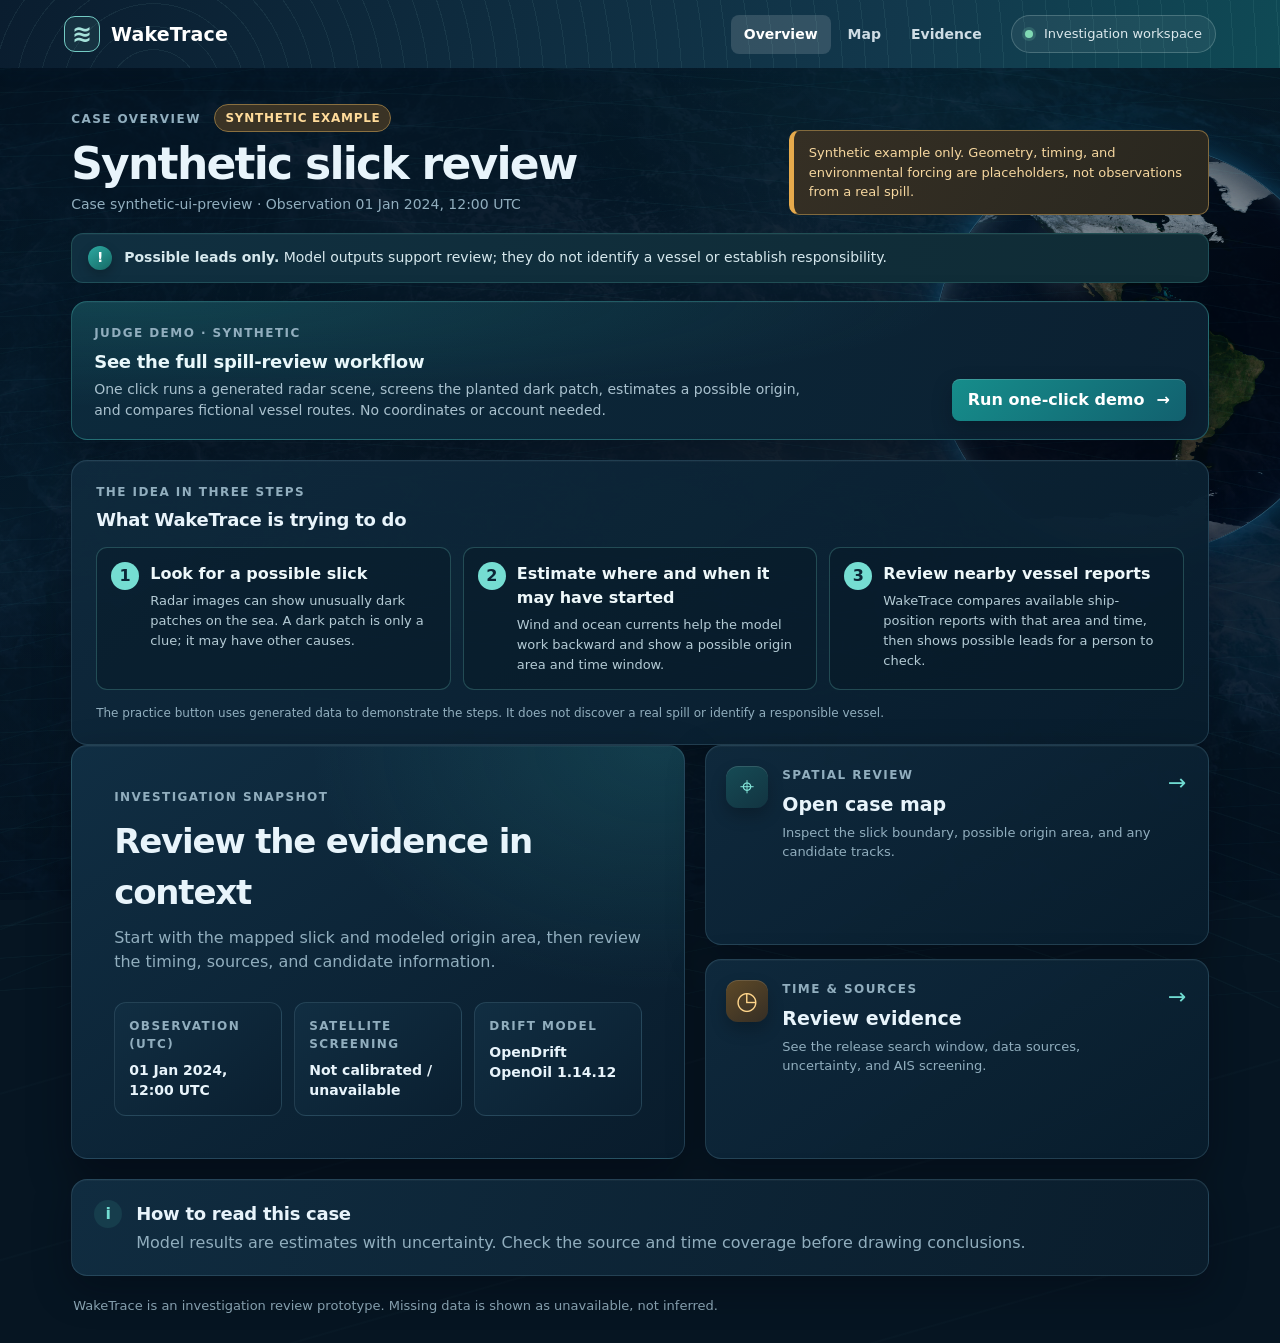
==== WakeTrace/frontend/index.html @ 5b0af909 "map ui changes" ====
<!doctype html>
<html lang="en">
  <head>
    <meta charset="utf-8">
    <meta name="viewport" content="width=device-width, initial-scale=1">
    <meta name="theme-color" content="#0b2236">
    <title>WakeTrace | Case overview</title>
    <link rel="stylesheet" href="styles.css?v=12">
  </head>
  <body>
    <div class="ambient-globe" aria-hidden="true"><div class="globe-shell"><div class="globe-texture"></div></div></div>
    <a class="skip-link" href="#main">Skip to case overview</a>
    <header class="topbar">
      <a class="brand" href="index.html" aria-label="WakeTrace case overview"><span class="brand-mark" aria-hidden="true">≋</span><span>WakeTrace</span></a>
      <nav class="top-nav" aria-label="Main navigation">
        <a class="nav-active" aria-current="page" href="index.html">Overview</a>
        <a data-case-link href="map.html">Map</a>
        <a data-case-link href="evidence.html">Evidence</a>
      </nav>
      <div class="header-context"><span class="status-dot" aria-hidden="true"></span> Investigation workspace</div>
    </header>

    <main class="page-shell overview-shell" id="main">
      <section class="case-heading overview-heading" aria-labelledby="case-title">
        <div class="case-heading-text">
          <div class="eyebrow">CASE OVERVIEW <span id="case-badge" class="badge">Loading</span></div>
          <h1 id="case-title">Loading case…</h1>
          <p id="case-subtitle" class="muted">Preparing case information</p>
        </div>
        <div id="case-notice" class="case-notice" role="note" hidden></div>
      </section>

      <p class="leads-banner" role="note"><span class="leads-icon" aria-hidden="true">!</span><span><strong>Possible leads only.</strong> Model outputs support review; they do not identify a vessel or establish responsibility.</span></p>

      <section class="one-click-demo panel" aria-label="One-click synthetic demonstration">
        <div><span class="eyebrow">JUDGE DEMO · SYNTHETIC</span><h2>See the full spill-review workflow</h2>
          <p class="muted">One click runs a generated radar scene, screens the planted dark patch, estimates a possible origin, and compares fictional vessel routes. No coordinates or account needed.</p></div>
        <a class="primary-button" href="map.html?demo=1">Run one-click demo <span aria-hidden="true">→</span></a>
      </section>

      <section class="panel plain-language-panel" aria-labelledby="workflow-title">
        <div class="eyebrow">THE IDEA IN THREE STEPS</div>
        <h2 id="workflow-title">What WakeTrace is trying to do</h2>
        <div class="plain-steps">
          <article><span>1</span><div><strong>Look for a possible slick</strong><p>Radar images can show unusually dark patches on the sea. A dark patch is only a clue; it may have other causes.</p></div></article>
          <article><span>2</span><div><strong>Estimate where and when it may have started</strong><p>Wind and ocean currents help the model work backward and show a possible origin area and time window.</p></div></article>
          <article><span>3</span><div><strong>Review nearby vessel reports</strong><p>WakeTrace compares available ship-position reports with that area and time, then shows possible leads for a person to check.</p></div></article>
        </div>
        <p class="small-note">The practice button uses generated data to demonstrate the steps. It does not discover a real spill or identify a responsible vessel.</p>
      </section>

      <section class="overview-grid" aria-label="Case summary">
        <article class="panel overview-main-card">
          <div class="eyebrow">INVESTIGATION SNAPSHOT</div>
          <h2>Review the evidence in context</h2>
          <p class="muted">Start with the mapped slick and modeled origin area, then review the timing, sources, and candidate information.</p>
          <div class="overview-stats">
            <div><span class="metric-label">OBSERVATION (UTC)</span><strong id="overview-observed">—</strong></div>
            <div><span class="metric-label">SATELLITE SCREENING</span><strong id="overview-confidence">—</strong></div>
            <div><span class="metric-label">DRIFT MODEL</span><strong id="overview-model">—</strong></div>
          </div>
        </article>
        <div class="overview-links">
          <a class="destination-card map-destination" data-case-link href="map.html">
            <span class="destination-icon" aria-hidden="true">⌖</span>
            <span><span class="eyebrow">SPATIAL REVIEW</span><strong>Open case map</strong><span class="muted">Inspect the slick boundary, possible origin area, and any candidate tracks.</span></span>
            <span class="destination-arrow" aria-hidden="true">→</span>
          </a>
          <a class="destination-card" data-case-link href="evidence.html">
            <span class="destination-icon evidence-icon" aria-hidden="true">◷</span>
            <span><span class="eyebrow">TIME &amp; SOURCES</span><strong>Review evidence</strong><span class="muted">See the release search window, data sources, uncertainty, and AIS screening.</span></span>
            <span class="destination-arrow" aria-hidden="true">→</span>
          </a>
        </div>
      </section>

      <section class="overview-note panel">
        <div class="note-symbol" aria-hidden="true">i</div>
        <div><h2>How to read this case</h2><p id="overview-note-text" class="muted">Model results are estimates with uncertainty. Check the source and time coverage before drawing conclusions.</p></div>
      </section>
      <footer class="page-footer">WakeTrace is an investigation review prototype. Missing data is shown as unavailable, not inferred.</footer>
    </main>
    <script src="case-data.js?v=2"></script>
    <script src="overview.js"></script>
  </body>
</html>
---- WakeTrace/frontend/styles.css ----
:root {
  color-scheme: light;
  --ink: #0b2236;
  --ink-soft: #2b4559;
  --muted: #5b6c79;
  --line: #dde6ea;
  --surface: #ffffff;
  --canvas: #f2f6f7;
  --deep: #0e3350;
  --sea: #0f7c86;
  --sea-dark: #0b5f68;
  --foam: #dff3f0;
  --slick: #c97a0a;
  --slick-light: #fbeccb;
  --focus: #0a6fd1;
  --radius: 16px;
  --shadow: 0 10px 30px rgb(11 34 54 / 8%);
}

* { box-sizing: border-box; }
html { scroll-behavior: smooth; scroll-padding-top: 84px; }
body {
  margin: 0;
  isolation: isolate;
  background:
    radial-gradient(ellipse 60% 40% at 85% 0%, #dcebea 0, transparent 70%),
    var(--canvas);
  color: var(--ink);
  font-family: Inter, ui-sans-serif, system-ui, -apple-system, "Segoe UI", sans-serif;
  font-size: 16px;
  line-height: 1.5;
}
.ambient-globe {
  position: fixed;
  z-index: -1;
  top: clamp(90px, 16vh, 170px);
  right: clamp(-118px, -5vw, -30px);
  width: clamp(250px, 32vw, 430px);
  aspect-ratio: 1;
  opacity: .56;
  pointer-events: none;
  perspective: 1000px;
}
.globe-shell {
  position: relative;
  width: 100%;
  height: 100%;
  overflow: hidden;
  border-radius: 50%;
  isolation: isolate;
  background: #06182b;
  box-shadow: 0 0 0 1px rgb(174 235 255 / 35%), 0 0 18px 5px rgb(43 175 240 / 31%), 0 0 56px 13px rgb(29 123 204 / 20%), inset -28px -5px 40px rgb(0 8 24 / 79%);
  transform-style: preserve-3d;
  animation: globe-float 12s ease-in-out infinite;
}
.globe-texture {
  position: absolute;
  inset: 0;
  border-radius: inherit;
  /* NASA Blue Marble: true-colour global imagery, used here as a decorative texture. */
  background-image: url("nasa-blue-marble.jpg");
  background-repeat: repeat-x;
  background-size: 200% 100%;
  background-position: 0 50%;
  filter: saturate(1.13) brightness(.96) contrast(1.08);
  animation: globe-turn 54s linear infinite;
}
.globe-shell::before {
  content: "";
  position: absolute;
  z-index: 1;
  inset: 0;
  border-radius: inherit;
  background:
    radial-gradient(ellipse at 34% 27%, rgb(255 255 255 / 21%), transparent 14%),
    radial-gradient(ellipse at 73% 52%, transparent 28%, rgb(2 15 35 / 22%) 64%, rgb(1 9 25 / 85%) 100%),
    linear-gradient(115deg, rgb(69 175 255 / 24%), transparent 36%, transparent 74%, rgb(0 11 30 / 48%));
  box-shadow: inset 8px 7px 24px rgb(223 248 255 / 19%), inset -20px -8px 34px rgb(0 7 25 / 76%);
}
.globe-shell::after {
  content: "";
  position: absolute;
  z-index: 2;
  top: -1%;
  left: -1%;
  width: 102%;
  height: 102%;
  border: 1px solid rgb(188 234 255 / 48%);
  border-radius: 50%;
  box-shadow: inset 0 0 12px rgb(133 213 255 / 42%);
}
.page-shell { position: relative; z-index: 1; }
@keyframes globe-float {
  0%, 100% { transform: rotateY(-9deg) rotateX(4deg) translateY(0); }
  50% { transform: rotateY(-5deg) rotateX(1deg) translateY(-9px); }
}
@keyframes globe-turn { to { background-position: 100% 50%; } }
body::before {
  content: "";
  position: fixed;
  z-index: -1;
  inset: 0;
  pointer-events: none;
  opacity: .34;
  background:
    linear-gradient(120deg, rgb(3 17 30 / 83%), rgb(4 20 34 / 66%)),
    url("ocean-background.jpg") center 52% / cover no-repeat,
    radial-gradient(ellipse at 50% 105%, rgb(9 107 151 / 31%), transparent 45%),
    radial-gradient(ellipse at 90% 74%, rgb(12 87 128 / 18%), transparent 36%),
    repeating-linear-gradient(171deg, transparent 0 72px, rgb(125 211 225 / 4%) 74px, transparent 79px 145px);
  animation: ocean-drift 28s ease-in-out infinite alternate;
}
@keyframes ocean-drift { to { transform: translate3d(-1.5%, -1%, 0) scale(1.025); opacity: .48; } }
body::after {
  content: "";
  position: fixed;
  z-index: -1;
  inset: -12%;
  pointer-events: none;
  opacity: .16;
  background:
    repeating-radial-gradient(ellipse 92% 58% at 18% 118%, transparent 0 34px, rgb(105 218 226 / 24%) 35px 36px, transparent 38px 72px),
    repeating-radial-gradient(ellipse 88% 54% at 82% 126%, transparent 0 42px, rgb(86 198 211 / 20%) 43px 44px, transparent 46px 86px);
  background-size: 118% 118%, 124% 124%;
  animation: wave-tide 24s ease-in-out infinite alternate;
}
@keyframes wave-tide {
  0% { transform: translate3d(-1.2%, .4%, 0) scale(1); background-position: 0 0, 0 0; }
  100% { transform: translate3d(1.2%, -1%, 0) scale(1.025); background-position: 2% 1%, -2% 2%; }
}
h1, h2, h3, p { margin-top: 0; }
.muted { color: var(--muted); }

:focus-visible { outline: 3px solid var(--focus); outline-offset: 2px; border-radius: 6px; }
.topbar :focus-visible { outline-color: #9fe3dc; }

.skip-link {
  position: absolute; z-index: 2000; top: 8px; left: 8px;
  padding: 10px 14px; border-radius: 8px; background: #fff; color: var(--ink);
  font-weight: 650; text-decoration: none; transform: translateY(-160%);
}
.skip-link:focus { transform: none; }

/* Header */
.topbar {
  position: sticky; z-index: 1500; top: 0;
  display: flex; align-items: center; justify-content: space-between; gap: 16px;
  height: 68px; padding: 0 clamp(16px, 5vw, 72px);
  color: #fff;
  background:
    repeating-radial-gradient(circle at 12% 140%, transparent 0 22px, rgb(159 227 220 / 7%) 22px 23px),
    linear-gradient(105deg, #0a1d2f, #12384c 70%, #0f4a55);
  box-shadow: 0 3px 16px rgb(11 34 54 / 20%);
}
.brand { display: inline-flex; align-items: center; gap: 11px; color: inherit; font-size: 19px; font-weight: 750; letter-spacing: .01em; text-decoration: none; }
.brand-mark { display: grid; width: 36px; height: 36px; place-items: center; border: 1px solid #73cbc4; border-radius: 11px; color: #a5e2db; background: rgb(115 203 196 / 10%); }
.top-nav { display: flex; align-items: center; gap: 4px; margin-left: auto; }
.top-nav a { padding: 9px 13px; border-radius: 8px; color: #cfdde5; font-size: 14px; font-weight: 550; text-decoration: none; transition: background .15s ease, color .15s ease; }
.top-nav a:hover, .top-nav a.nav-active { background: rgb(255 255 255 / 12%); color: #fff; }
.header-context { padding: 8px 13px; border: 1px solid rgb(216 240 237 / 22%); border-radius: 999px; background: rgb(255 255 255 / 6%); color: #dbe8ec; font-size: 13px; white-space: nowrap; }
.status-dot { display: inline-block; width: 8px; height: 8px; margin-right: 7px; border-radius: 50%; background: #80d9b4; box-shadow: 0 0 0 3px rgb(128 217 180 / 18%); }

/* Layout */
.page-shell { max-width: 1560px; margin: 0 auto; padding: 36px clamp(16px, 4vw, 60px) 28px; }
.case-heading { display: flex; align-items: flex-end; justify-content: space-between; gap: 24px; margin-bottom: 18px; }
.eyebrow, .metric-label { color: var(--muted); font-size: 12px; font-weight: 750; letter-spacing: .12em; }
.badge { display: inline-block; margin-left: 8px; padding: 4px 10px; border: 1px solid #e3c98f; border-radius: 999px; background: #fff3d6; color: #6b4608; font-size: 12px; letter-spacing: .06em; vertical-align: 1px; }
.badge.real-case-badge { border-color: #b9cfdc; background: #e4eef4; color: #2f4f64; }
h1 { margin: 8px 0 6px; font-size: clamp(28px, 3.6vw, 44px); letter-spacing: -.04em; line-height: 1.08; overflow-wrap: anywhere; }
h2 { margin-bottom: 4px; font-size: 18px; letter-spacing: -.015em; }
h3 { margin-bottom: 0; font-size: 14px; }
.case-heading .muted, .panel-heading .muted { margin-bottom: 0; font-size: 14px; }
.case-notice { max-width: 420px; padding: 12px 15px; border: 1px solid #e3c98f; border-left: 5px solid var(--slick); border-radius: 10px; background: #fff8e8; color: #5f4309; font-size: 13px; line-height: 1.5; }
.case-notice[hidden] { display: none; }

.leads-banner {
  display: flex; align-items: center; gap: 12px; margin: 0 0 18px; padding: 12px 16px;
  border: 1px solid #c4dfdc; border-radius: 12px; background: linear-gradient(100deg, #eaf6f4, #f4faf9);
  color: var(--ink-soft); font-size: 14px;
}
.leads-icon { display: grid; flex: none; width: 24px; height: 24px; place-items: center; border-radius: 50%; background: var(--sea-dark); color: #fff; font-size: 14px; font-weight: 800; }

.workspace { display: grid; grid-template-columns: minmax(0, 2.2fr) minmax(320px, .8fr); gap: 20px; align-items: stretch; }
.panel { overflow: hidden; border: 1px solid #d5e0e5; border-radius: var(--radius); background: var(--surface); box-shadow: var(--shadow); }
.panel-heading { display: flex; align-items: center; justify-content: space-between; gap: 16px; padding: 20px 22px; }

/* Map */
.map-panel { display: flex; min-height: clamp(560px, 74vh, 800px); flex-direction: column; }
.map-heading { border-bottom: 1px solid var(--line); }
.map-legend { display: flex; flex-wrap: wrap; gap: 8px 16px; margin: 0; padding: 0; list-style: none; color: var(--ink-soft); font-size: 13px; }
.map-legend li { display: inline-flex; align-items: center; gap: 7px; white-space: nowrap; }
.map-legend li[hidden] { display: none; }
.legend-swatch { width: 14px; height: 14px; border-radius: 4px; }
.legend-swatch.slick { border: 2px solid var(--slick); background: rgb(233 169 51 / 55%); }
.legend-swatch.origin { border: 2px dashed var(--sea); background: rgb(85 184 173 / 40%); }
.legend-swatch.secondary { border: 2px dashed #8fcbb9; background: rgb(131 203 185 / 18%); }
.legend-swatch.track { height: 0; border-top: 3px dotted #66d5ca; border-radius: 0; background: none; align-self: center; }
.legend-swatch.particles { width: 12px; height: 12px; border: 2px solid #e4fffb; border-radius: 50%; background: #68d5c5; }
.map-stage { position: relative; display: flex; flex: 1; min-height: 420px; }
#map { position: relative; z-index: 0; flex: 1; min-height: 420px; background: linear-gradient(135deg, #e7efed, #dae7e5); }
.map-overlay-chip, .map-button, .map-message { position: absolute; z-index: 500; }
.map-overlay-chip { top: 14px; left: 56px; display: flex; align-items: center; gap: 8px; padding: 9px 12px; border: 1px solid rgb(255 255 255 / 65%); border-radius: 9px; background: rgb(11 34 54 / 90%); color: #e8f2f3; font-size: 12px; font-weight: 750; letter-spacing: .08em; box-shadow: 0 4px 14px rgb(11 34 54 / 22%); pointer-events: none; }
.overlay-icon { color: #8dd4cc; font-size: 16px; line-height: 10px; }
.map-button { top: 14px; right: 14px; min-height: 40px; padding: 8px 14px; border: 1px solid #b8c9d1; border-radius: 9px; background: #fff; color: var(--ink); font: inherit; font-size: 13px; font-weight: 650; box-shadow: 0 4px 14px rgb(11 34 54 / 16%); cursor: pointer; }
.map-button:hover { background: var(--foam); }
.map-message { bottom: 18px; left: 50%; max-width: calc(100% - 28px); padding: 10px 14px; border: 1px solid #cfdce2; border-radius: 10px; background: #fff; color: #18344b; font-size: 13px; font-weight: 650; text-align: center; box-shadow: 0 4px 14px rgb(11 34 54 / 14%); transform: translateX(-50%); }
.map-message[hidden] { display: none; }
.map-footnote { margin: 0; padding: 12px 22px; border-top: 1px solid var(--line); color: var(--muted); font-size: 13px; }
.trajectory-controls { display: grid; grid-template-columns: auto minmax(200px, 1fr) auto; align-items: center; gap: 10px 16px; padding: 14px 22px 16px; border-top: 1px solid var(--line); background: rgb(4 20 31 / 72%); }
.trajectory-controls[hidden] { display: none; }
.trajectory-scrubber { display: grid; grid-template-columns: auto minmax(100px, 1fr) auto; align-items: center; gap: 10px; color: var(--ink-soft); font-size: 12px; }
.trajectory-scrubber input { width: 100%; accent-color: #68d5c5; cursor: pointer; }
.trajectory-time { color: #a9eee4; font-size: 12px; font-variant-numeric: tabular-nums; text-align: right; }
.trajectory-note { grid-column: 1 / -1; margin: 0; color: var(--muted); font-size: 12px; }
.trajectory-particle { stroke: #e4fffb; stroke-width: 1.5; fill: #68d5c5; fill-opacity: .9; }
.vessel-icon-container { border: 0; background: transparent; }
.vessel-icon { display: grid; width: 29px; height: 29px; place-items: center; border: 2px solid #e9fffb; border-radius: 50%; background: linear-gradient(145deg, #238c91, #075567); box-shadow: 0 2px 9px rgb(3 17 28 / 68%), inset 0 0 0 1px rgb(255 255 255 / 18%); }
.vessel-icon svg { width: 30px; height: 30px; overflow: visible; fill: #fff; filter: drop-shadow(0 1px 1px rgb(0 0 0 / 35%)); }
.vessel-icon .ship-deck, .vessel-icon .ship-bridge { fill: none; stroke: #075567; stroke-linecap: round; stroke-linejoin: round; stroke-width: 1.5; }
.vessel-icon .ship-wake { fill: none; stroke: #b9f2ec; stroke-linecap: round; stroke-width: 1.15; }
.vessel-icon-lead, .vessel-icon-candidate { width: 39px; height: 39px; }
.vessel-icon-lead svg, .vessel-icon-candidate svg { width: 34px; height: 34px; }
.vessel-icon-lead { background: linear-gradient(145deg, #ff7472, #c62d4d); box-shadow: 0 0 0 4px rgb(255 116 114 / 24%), 0 3px 10px rgb(3 17 28 / 65%); }
.vessel-icon-candidate { background: linear-gradient(145deg, #ffd36d, #bd7808); box-shadow: 0 0 0 4px rgb(245 182 77 / 25%), 0 3px 10px rgb(3 17 28 / 65%); }
.legend-vessel { display: inline-grid; width: 16px; height: 16px; place-items: center; border-radius: 50%; background: #176f7d; box-shadow: inset 0 0 0 1.5px #fff; }
.legend-vessel svg { width: 14px; height: 14px; fill: #fff; }
.legend-vessel .ship-deck, .legend-vessel .ship-bridge { fill: none; stroke: #075567; stroke-linecap: round; stroke-linejoin: round; stroke-width: 1.8; }
.legend-vessel .ship-wake { fill: none; stroke: #b9f2ec; stroke-linecap: round; stroke-width: 1.2; }

.leaflet-container { font-family: inherit; }
.leaflet-popup-content { font: 14px/1.5 Inter, ui-sans-serif, system-ui, sans-serif; }

/* Summary sidebar */
.summary-panel { display: flex; flex-direction: column; }
.summary-panel > .panel-heading { padding-bottom: 16px; }
.metric-block { display: grid; gap: 8px; margin: 0 20px; padding: 18px 16px; border: 1px solid #cfe3e1; border-left: 5px solid var(--sea); border-radius: 12px; background: linear-gradient(140deg, #f6fbfa, #eef7f6); }
.metric-block strong { font-size: 17px; line-height: 1.45; overflow-wrap: anywhere; }
.metric-block .muted { font-size: 14px; }
.uncertainty-card { margin: 14px 20px 4px; padding: 14px 16px; border: 1px solid #ecd7a4; border-radius: 12px; background: #fff9ea; }
.uncertainty-title { margin-bottom: 6px; color: #7a4f06; font-size: 14px; font-weight: 700; }
.uncertainty-card p { margin-bottom: 0; color: #4f4326; font-size: 14px; line-height: 1.55; }
.sources-block { padding: 18px 20px 12px; }
.sources-block h3 { margin-bottom: 10px; color: var(--ink); }
.sources-block ul { display: grid; gap: 8px; margin: 0; padding-left: 18px; color: var(--ink-soft); font-size: 14px; line-height: 1.45; overflow-wrap: anywhere; }
.sources-block li::marker { color: var(--sea); }
.candidate-block { margin-top: auto; padding: 16px 20px 18px; border-top: 1px solid var(--line); background: #f8fafb; }
.candidate-row { display: flex; align-items: center; justify-content: space-between; margin-bottom: 6px; }
.candidate-count { display: grid; min-width: 28px; height: 28px; padding: 0 6px; place-items: center; border-radius: 999px; background: #e3eaee; color: var(--ink-soft); font-size: 14px; font-weight: 750; }
.candidate-block p { margin-bottom: 0; font-size: 14px; }

/* Timeline */
.timeline-panel { margin-top: 20px; padding: 0 24px 20px; }
.timeline-heading { padding: 18px 0 12px; }
.timeline-duration { padding: 7px 12px; border-radius: 8px; background: #edf2f4; color: var(--ink-soft); font-size: 13px; font-weight: 650; }
.timeline-track { position: relative; height: 56px; margin: 6px 48px 0; }
.timeline-track[hidden] { display: none; }
.timeline-rail, .window-bar { position: absolute; top: 16px; left: 0; height: 10px; border-radius: 8px; }
.timeline-rail { right: 0; background: #e5ecef; }
.window-bar { width: 0; background: linear-gradient(90deg, #cdeae6, #6fc3b9); border: 1px solid #77c0b7; transition: width .5s ease; }
.timeline-marker { position: absolute; top: 8px; left: 0; display: flex; flex-direction: column; align-items: center; transform: translateX(-50%); }
.marker-dot { width: 26px; height: 26px; border: 5px solid #fff; border-radius: 50%; background: var(--slick); box-shadow: 0 0 0 2px #b36c08, 0 3px 8px rgb(11 34 54 / 25%); }
.marker-label { position: absolute; top: 31px; width: 110px; color: #7a4f06; font-size: 12px; font-weight: 750; text-align: center; }
.timeline-labels { display: flex; justify-content: space-between; gap: 20px; color: var(--ink-soft); font-size: 13px; }
.timeline-labels span:last-child { text-align: right; }
.page-footer { padding: 20px 2px 0; color: var(--muted); font-size: 13px; }

@media (prefers-reduced-motion: no-preference) {
  .status-dot { animation: pulse 2.4s ease-out infinite; }
  .marker-dot { animation: pulse-amber 2.8s ease-out infinite; }
}
@keyframes pulse { 0% { box-shadow: 0 0 0 0 rgb(128 217 180 / 55%); } 100% { box-shadow: 0 0 0 9px rgb(128 217 180 / 0%); } }
@keyframes pulse-amber { 0% { box-shadow: 0 0 0 2px #b36c08, 0 0 0 2px rgb(201 122 10 / 50%); } 100% { box-shadow: 0 0 0 2px #b36c08, 0 0 0 12px rgb(201 122 10 / 0%); } }

@media (prefers-reduced-motion: reduce) {
  html { scroll-behavior: auto; }
  *, *::before, *::after { animation: none !important; transition: none !important; }
}

@media (max-width: 1000px) {
  .workspace { grid-template-columns: 1fr; }
  .map-panel { min-height: 520px; }
  .candidate-block { margin-top: 0; }
}
@media (max-width: 720px) {
  .top-nav { display: none; }
  .header-context { margin-left: auto; }
  .case-heading { align-items: flex-start; flex-direction: column; gap: 12px; }
  .case-notice { max-width: none; }
  .map-heading { align-items: flex-start; flex-direction: column; }
}
@media (max-width: 560px) {
  .ambient-globe { top: 88px; right: -138px; width: 310px; opacity: .19; }
  .topbar { height: 58px; }
  html { scroll-padding-top: 70px; }
  .header-context { padding: 7px 10px; font-size: 12px; }
  .page-shell { padding-top: 22px; }
  .panel-heading { padding: 16px; }
  .map-panel { min-height: 460px; }
  .map-stage, #map { min-height: 340px; }
  .map-overlay-chip { top: auto; bottom: 62px; left: 10px; }
  .map-footnote { padding: 12px 16px; }
  .metric-block, .uncertainty-card { margin-right: 14px; margin-left: 14px; }
  .sources-block, .candidate-block { padding-right: 16px; padding-left: 16px; }
  .timeline-panel { padding-right: 16px; padding-left: 16px; }
  .timeline-track { margin-right: 36px; margin-left: 36px; }
  .timeline-labels { flex-direction: column; gap: 4px; }
  .timeline-labels span:last-child { text-align: left; }
}

/* Focused pages keep the map, timing, and provenance readable at a glance. */
.overview-shell, .evidence-shell { max-width: 1240px; }
.brand-mark { font-size: 24px; font-weight: 800; line-height: 1; }
.top-nav a[aria-current="page"] { background: rgb(255 255 255 / 14%); color: #fff; }
.overview-grid { display: grid; grid-template-columns: minmax(0, 1fr) minmax(320px, .82fr); gap: 20px; align-items: stretch; }
.overview-main-card { padding: clamp(24px, 4vw, 42px); background: linear-gradient(145deg, #fff, #f2f8f7); }
.overview-main-card h2 { margin: 10px 0 8px; font-size: clamp(24px, 3vw, 34px); letter-spacing: -.035em; }
.overview-main-card > p { max-width: 620px; margin-bottom: 28px; }
.overview-stats { display: grid; grid-template-columns: repeat(3, minmax(0, 1fr)); gap: 12px; }
.overview-stats > div { display: grid; align-content: start; gap: 7px; min-width: 0; padding: 14px; border: 1px solid var(--line); border-radius: 12px; background: #fff; }
.overview-stats strong { font-size: 14px; line-height: 1.45; overflow-wrap: anywhere; }
.overview-links { display: grid; gap: 14px; }
.destination-card { display: grid; grid-template-columns: 42px minmax(0, 1fr) 20px; align-items: start; gap: 14px; padding: 20px; border: 1px solid #d5e0e5; border-radius: var(--radius); background: #fff; box-shadow: var(--shadow); color: inherit; text-decoration: none; transition: transform .16s ease, border-color .16s ease, box-shadow .16s ease; }
.destination-card:hover { transform: translateY(-2px); border-color: #91c8c2; box-shadow: 0 14px 32px rgb(11 34 54 / 12%); }
.destination-card > span:nth-child(2) { display: grid; gap: 6px; }
.destination-card strong { font-size: 19px; }
.destination-card .muted { font-size: 13px; line-height: 1.45; }
.destination-icon { display: grid; width: 42px; height: 42px; place-items: center; border-radius: 12px; background: #e6f4f2; color: var(--sea-dark); font-size: 25px; }
.evidence-icon { background: #fff2d8; color: #855807; }
.destination-arrow { color: var(--sea-dark); font-size: 22px; }
.overview-note { display: flex; align-items: flex-start; gap: 14px; margin-top: 20px; padding: 20px 22px; }
.overview-note h2 { margin-bottom: 4px; }
.overview-note p { margin-bottom: 0; }
.note-symbol { display: grid; flex: none; width: 28px; height: 28px; place-items: center; border-radius: 50%; background: #eaf4f5; color: var(--sea-dark); font-weight: 800; }
.map-page-shell { max-width: 1500px; }
.map-page-heading, .evidence-heading { align-items: center; }
.map-page-heading h1, .evidence-heading h1 { font-size: clamp(27px, 3vw, 38px); }
.map-page-panel { min-height: min(72vh, 760px); }
.map-page-stage, .map-page-stage #map { min-height: min(65vh, 670px); }
.text-link { color: var(--sea-dark); font-size: 14px; font-weight: 700; text-decoration: none; }
.text-link:hover, .page-footer a:hover { text-decoration: underline; }
.map-notice, .evidence-notice { max-width: none; margin: -4px 0 16px; }
.map-page-shell .leads-banner, .evidence-shell .leads-banner { margin-bottom: 16px; }
.evidence-grid { display: grid; grid-template-columns: repeat(2, minmax(0, 1fr)); gap: 18px; align-items: start; }
.evidence-card { min-width: 0; padding: 0 22px 22px; }
.evidence-card .panel-heading { margin: 0 -22px; padding: 19px 22px; }
.evidence-card .panel-heading .muted { font-size: 13px; }
.evidence-card.timeline-panel { margin: 0; padding: 0 22px 22px; }
.evidence-card .timeline-heading { padding: 19px 0 12px; }
.evidence-card .timeline-track { margin: 12px 30px 4px; }
.evidence-card .timeline-labels { min-height: 40px; font-size: 12px; }
.small-note { margin: 14px 0 0; color: var(--muted); font-size: 12px; line-height: 1.5; }
.drift-metrics { display: grid; grid-template-columns: 1fr 1fr; gap: 12px; }
.drift-metrics > div { display: grid; gap: 7px; min-width: 0; padding: 12px; border: 1px solid var(--line); border-radius: 10px; background: #f9fbfc; }
.drift-metrics strong { font-size: 13px; line-height: 1.45; overflow-wrap: anywhere; }
.evidence-card .uncertainty-card { margin: 14px 0 0; }
.detail-list { display: grid; gap: 12px; margin: 2px 0 18px; padding: 0; list-style: none; }
.detail-list li { display: grid; gap: 4px; padding-left: 13px; border-left: 3px solid var(--sea); color: var(--ink-soft); font-size: 13px; overflow-wrap: anywhere; }
.detail-list li strong { color: var(--ink); }
.subsection-title { margin: 18px 0 10px; }
.settings-list { display: grid; gap: 0; margin: 0; }
.settings-list > div { display: grid; grid-template-columns: minmax(100px, .8fr) minmax(0, 1.2fr); gap: 10px; padding: 9px 0; border-top: 1px solid var(--line); font-size: 12px; }
.settings-list dt { color: var(--muted); text-transform: capitalize; }
.settings-list dd { margin: 0; color: var(--ink-soft); overflow-wrap: anywhere; }
.settings-list dd small { display: block; margin-top: 3px; color: var(--muted); font-size: 11px; line-height: 1.45; }
.candidate-list { display: grid; gap: 10px; }
.empty-state { margin: 0; padding: 14px; border: 1px dashed #cbd9df; border-radius: 10px; background: #f8fafb; color: var(--muted); font-size: 13px; }
.candidate-card { padding: 14px; border: 1px solid var(--line); border-radius: 11px; background: #fbfcfd; }
.candidate-card-heading { display: flex; align-items: center; justify-content: space-between; gap: 10px; margin-bottom: 8px; }
.candidate-card-heading h3 { overflow-wrap: anywhere; }
.score-pill { flex: none; padding: 4px 8px; border-radius: 999px; background: #e5f3f1; color: var(--sea-dark); font-size: 12px; font-weight: 750; }
.candidate-card p { margin: 6px 0 0; font-size: 13px; }
.candidate-card p.muted { font-size: 12px; }
.page-footer a { color: var(--sea-dark); font-weight: 650; }

@media (max-width: 900px) {
  .overview-grid { grid-template-columns: 1fr; }
  .overview-links { grid-template-columns: 1fr 1fr; }
}
@media (max-width: 720px) {
  .topbar { gap: 8px; padding-right: 12px; padding-left: 14px; }
  .brand { flex: none; gap: 7px; font-size: 16px; }
  .brand-mark { width: 30px; height: 30px; }
  .top-nav { display: flex; min-width: 0; gap: 0; margin-left: auto; overflow-x: auto; }
  .top-nav a { flex: none; padding: 8px 9px; font-size: 12px; }
  .header-context { display: none; }
  .evidence-grid { grid-template-columns: 1fr; }
  .map-page-heading, .evidence-heading { align-items: flex-start; flex-direction: column; }
}
@media (max-width: 560px) {
  .overview-stats { grid-template-columns: 1fr; }
  .overview-links { grid-template-columns: 1fr; }
  .overview-main-card { padding: 22px; }
  .evidence-card, .evidence-card.timeline-panel { padding-right: 16px; padding-left: 16px; }
  .evidence-card .panel-heading { margin-right: -16px; margin-left: -16px; padding-right: 16px; padding-left: 16px; }
  .evidence-card .timeline-heading { padding: 16px 0 12px; }
  .settings-list > div { grid-template-columns: 1fr; gap: 3px; }
  .map-page-stage, .map-page-stage #map { min-height: 60vh; }
}

/* Deep-water palette and light depth cues; motion respects reduced-motion settings. */
:root {
  color-scheme: dark;
  --ink: #e8f4fb;
  --ink-soft: #c1d5e2;
  --muted: #91aebe;
  --line: rgb(133 183 205 / 19%);
  --surface: #0d2538;
  --canvas: #061522;
  --deep: #04101d;
  --sea: #3ecbbb;
  --sea-dark: #1a9b92;
  --foam: #133c4b;
  --focus: #70dbd1;
  --shadow: 0 14px 36px rgb(0 6 14 / 34%), inset 0 1px rgb(255 255 255 / 3%);
}
body {
  background:
    radial-gradient(ellipse 68% 44% at 82% -8%, rgb(25 119 132 / 25%), transparent 72%),
    radial-gradient(ellipse 45% 34% at 5% 40%, rgb(16 69 99 / 20%), transparent 76%),
    repeating-linear-gradient(164deg, transparent 0 90px, rgb(105 190 199 / 2%) 91px 92px, transparent 93px 160px),
    var(--canvas);
}
.panel, .destination-card {
  border-color: var(--line);
  background: linear-gradient(145deg, rgb(15 42 61 / 97%), rgb(8 29 45 / 98%));
  box-shadow: var(--shadow);
  transform-style: preserve-3d;
}
.panel { transition: box-shadow .22s ease, border-color .22s ease, transform .22s ease; }
.panel:hover { border-color: rgb(91 196 190 / 35%); box-shadow: 0 20px 42px rgb(0 5 14 / 42%), inset 0 1px rgb(255 255 255 / 4%); }
.overview-main-card { background: radial-gradient(ellipse at 96% 0%, rgb(46 169 167 / 18%), transparent 42%), linear-gradient(145deg, #102e43, #091c2c); }
.overview-stats > div, .drift-metrics > div { border-color: var(--line); background: linear-gradient(140deg, #112e42, #0a1f30); }
.overview-note { background: linear-gradient(110deg, #102c40, #0a1d2c); }
.one-click-demo { display: flex; align-items: center; justify-content: space-between; gap: 20px; margin: 0 0 20px; padding: 18px 22px; border-color: rgb(77 200 190 / 34%); background: radial-gradient(ellipse at 4% 0%, rgb(49 192 176 / 16%), transparent 54%), linear-gradient(115deg, #0c2a3c, #0b2031); }
.one-click-demo h2 { margin: 4px 0; color: #e9f8fb; }
.one-click-demo p { max-width: 720px; margin: 0; color: #a9c1ce; font-size: 14px; }
.one-click-demo .primary-button { display: inline-flex; flex: none; align-items: center; gap: 12px; text-decoration: none; background: linear-gradient(135deg, #168d8b, #12616f); box-shadow: 0 8px 20px rgb(4 12 22 / 28%), inset 0 1px rgb(255 255 255 / 16%); }
.one-click-demo .primary-button:hover { background: linear-gradient(135deg, #1ba6a0, #167d87); }
.note-symbol { background: #163d4c; color: #72ded2; }
.destination-card { color: var(--ink); }
.destination-card:hover { transform: perspective(900px) translateY(-3px) rotateX(1deg); border-color: #3e9e9b; box-shadow: 0 22px 40px rgb(0 5 14 / 48%); }
.destination-icon { background: linear-gradient(145deg, #164b55, #123441); color: #83e4d8; box-shadow: inset 0 1px rgb(255 255 255 / 12%), 0 8px 16px rgb(0 0 0 / 22%); }
.evidence-icon { background: linear-gradient(145deg, #5e4927, #352e25); color: #ffd58b; }
.destination-arrow { color: #70dbd1; }
.leads-banner { border-color: rgb(75 164 157 / 28%); background: linear-gradient(105deg, #102f40, #102c35); color: #d6e8ed; box-shadow: inset 0 1px rgb(255 255 255 / 3%); }
.leads-icon { background: linear-gradient(145deg, #2caaa2, #176965); box-shadow: 0 5px 12px rgb(0 0 0 / 24%); }
.case-notice { border-color: #826a3d; border-left-color: #e6aa4c; background: linear-gradient(115deg, #352f24, #29271f); color: #f6d79f; }
.badge { border-color: #8a7040; background: #3a3325; color: #ffdb9a; }
.badge.real-case-badge { border-color: #345667; background: #173445; color: #bbe1ed; }
.metric-block { border-color: #285459; border-left-color: #42cab9; background: linear-gradient(140deg, #103541, #0b2936); }
.uncertainty-card { border-color: #75603d; background: linear-gradient(140deg, #302d25, #25261f); }
.uncertainty-title { color: #f2c66f; }
.uncertainty-card p { color: #e3d8bd; }
.candidate-count, .timeline-duration { background: #173344; color: #d0e5ef; }
.candidate-block { border-color: var(--line); background: #0b2030; }
.candidate-card, .empty-state { border-color: var(--line); background: #0d2638; color: #bfd2df; }
.score-pill { background: #123d43; color: #8de7d8; }
.map-panel, .evidence-card, .overview-main-card { box-shadow: 0 18px 42px rgb(0 5 15 / 42%), inset 0 1px rgb(255 255 255 / 4%); }
.map-page-panel { border-color: rgb(69 160 169 / 30%); }
.map-heading, .evidence-card .panel-heading { border-color: var(--line); }
.map-footnote { border-color: var(--line); color: #9bb6c5; }
.map-page-stage, .map-page-stage #map { background: radial-gradient(ellipse at 50% 36%, #16475a, #082337 70%, #061722); }
.leaflet-tile-pane { filter: brightness(.76) saturate(.8) hue-rotate(7deg); }
.leaflet-control-zoom a { background: #102c40 !important; border-color: #355b6e !important; color: #e6f3f6 !important; }
.leaflet-control-attribution { background: rgb(5 18 28 / 86%) !important; color: #aac2cf !important; }
.leaflet-control-attribution a { color: #7bd6d0 !important; }
.leaflet-popup-content-wrapper, .leaflet-popup-tip { background: #102b3e; color: #e8f4fb; }
.timeline-rail { background: #1a3545; }
.window-bar { border-color: #5dd0c2; background: linear-gradient(90deg, #166a70, #49c8b6); }
.marker-label { color: #ffd17f; }
.detail-list li { color: #c1d5e2; }
.detail-list li strong { color: #e8f4fb; }
.settings-list dd { color: #c1d5e2; }
.settings-list dt { color: #9bb6c5; }
.settings-list dd small { color: #a9c1ce; }
.plain-help > .small-note { color: #b4cbd5; }
.settings-list > div { border-color: var(--line); }
.page-footer { color: #8ea9b8; }
.page-footer a, .text-link { color: #75ddd2; }
.scene-context {
  display: flex; align-items: center; gap: 16px; margin: 0 0 16px; padding: 15px 18px;
  border-color: rgb(70 163 171 / 26%);
  background: radial-gradient(ellipse at 0% 50%, rgb(33 120 134 / 22%), transparent 52%), linear-gradient(110deg, #0c2539, #0a1d2d);
}
.scene-emblem { position: relative; display: grid; flex: none; width: 42px; height: 42px; place-items: center; border: 1px solid rgb(104 207 198 / 45%); border-radius: 50%; color: #84e5d8; font-size: 22px; box-shadow: inset 0 0 16px rgb(59 198 188 / 17%), 0 7px 16px rgb(0 0 0 / 24%); }
.scene-emblem i { position: absolute; top: 50%; left: 50%; width: 18px; height: 1px; background: #88eee0; transform: rotate(-35deg); transform-origin: left; opacity: .78; }
.scene-details { display: grid; min-width: 0; gap: 2px; }
.scene-details strong { overflow-wrap: anywhere; }
.scene-details .muted { font-size: 12px; }
.scene-preview-status { margin-left: auto; padding: 7px 10px; border: 1px solid var(--line); border-radius: 999px; color: #abc2cf; font-size: 11px; white-space: nowrap; }
.scene-preview { width: 150px; height: 76px; margin-left: auto; border: 1px solid rgb(103 193 194 / 36%); border-radius: 9px; object-fit: cover; box-shadow: 0 9px 20px rgb(0 0 0 / 35%); }
.scene-preview[hidden], .scene-preview-status[hidden] { display: none; }
.scene-upload-panel { margin: 0 0 16px; }
.scene-upload-panel .panel-heading { padding-bottom: 14px; }
.scene-search-form { display: grid; grid-template-columns: repeat(3, minmax(0, 1fr)); gap: 12px; padding: 0 22px 20px; }
.scene-search-form label { display: grid; gap: 6px; color: var(--ink-soft); font-size: 12px; font-weight: 700; }
.scene-search-form input, .scene-search-form select { width: 100%; min-height: 42px; padding: 8px 10px; border: 1px solid #cbd9df; border-radius: 8px; background: #fff; color: var(--ink); font: inherit; font-size: 13px; }
.scene-search-form label { color: #effaff; }
.scene-search-form input, .scene-search-form select { color: #071522; }
.scene-search-form input::placeholder { color: #3f5361; opacity: 1; }
.scene-search-form input:focus, .scene-search-form select:focus { outline: 3px solid rgb(10 111 209 / 18%); border-color: var(--focus); }
.coordinate-save-row { display: flex; align-items: center; justify-content: space-between; gap: 12px; margin: -8px 22px 16px; padding: 10px 12px; border: 1px solid rgb(102 197 190 / 25%); border-radius: 9px; background: rgb(12 42 56 / 78%); }
.coordinate-save-status { margin: 0; color: #cde4e8; font-size: 12px; }
.text-button { padding: 4px 0; border: 0; background: transparent; color: #80e1d4; font: inherit; font-size: 12px; font-weight: 700; text-decoration: underline; cursor: pointer; }
.text-button:hover { color: #c5fff6; }
.primary-button { min-height: 42px; align-self: end; padding: 8px 16px; border: 0; border-radius: 8px; background: var(--deep); color: #fff; font: inherit; font-weight: 700; cursor: pointer; }
.primary-button:hover { background: var(--sea-dark); }
.primary-button:disabled { cursor: progress; opacity: .65; }
.secondary-button { min-height: 42px; align-self: end; padding: 8px 12px; border: 1px solid #b7cbd2; border-radius: 8px; background: #fff; color: var(--deep); font: inherit; font-size: 13px; font-weight: 700; cursor: pointer; }
.secondary-button:hover { background: var(--foam); }
.upload-status { grid-column: 1 / -1; margin: 0; color: var(--muted); font-size: 13px; }
.scene-results { display: grid; gap: 8px; padding: 0 22px 18px; }
.offline-practice-callout { display: flex; align-items: center; justify-content: space-between; gap: 18px; margin: 0 22px 18px; padding: 14px 16px; border: 1px solid #b5cbd3; border-radius: 10px; background: #eef6f7; }
.offline-practice-callout strong { color: #123c55; }
.offline-practice-callout p { margin: 4px 0 0; font-size: 12px; }
.scene-result-card { display: flex; align-items: center; justify-content: space-between; gap: 14px; padding: 12px 14px; border: 1px solid #d8e3e7; border-radius: 10px; background: #f8fbfb; }
.scene-result-card > div { display: grid; gap: 4px; min-width: 0; }
.scene-result-card strong { overflow-wrap: anywhere; color: #123c55; font-size: 14px; }
.scene-result-card span { color: #38576b; font-size: 12px; line-height: 1.45; }
.scene-result-card .scene-product-id { color: #64798a; font-family: ui-monospace, SFMono-Regular, Consolas, monospace; font-size: 10px; overflow-wrap: anywhere; }
.scene-select-button { flex: none; min-height: 38px; padding: 7px 11px; border: 1px solid #0d5965; border-radius: 8px; background: #0d5965; color: #fff; font: inherit; font-size: 12px; font-weight: 700; cursor: pointer; }
.scene-select-button:hover { background: #084650; }
.scene-result-actions { display: grid; flex: none; gap: 7px; min-width: 178px; }
.scene-browser-link { display: inline-flex; align-items: center; justify-content: center; text-align: center; text-decoration: none; }
.map-message .scene-browser-link { display: inline-flex; margin: 8px 4px 0; }
.scene-select-button:focus-visible { outline: 3px solid #e2a841; outline-offset: 2px; }
.scene-select-button:disabled { cursor: progress; opacity: .6; }
.legend-swatch.scene-raster { border: 1px solid #788d97; background: linear-gradient(135deg, #243b46, #c7d0d1); }

@media (max-width: 900px) {
  .one-click-demo { align-items: flex-start; flex-direction: column; }
  .scene-search-form { grid-template-columns: repeat(2, minmax(0, 1fr)); }
}

@media (max-width: 560px) {
  .scene-context { align-items: flex-start; gap: 10px; padding: 12px; }
  .scene-emblem { width: 34px; height: 34px; }
  .scene-preview-status { align-self: center; margin-left: auto; white-space: normal; text-align: center; }
  .scene-preview { width: 88px; height: 58px; }
  .scene-search-form { grid-template-columns: 1fr; padding-right: 14px; padding-left: 14px; }
  .upload-status { grid-column: 1; }
  .scene-results { padding-right: 14px; padding-left: 14px; }
  .coordinate-save-row { align-items: flex-start; flex-direction: column; margin-right: 14px; margin-left: 14px; }
  .offline-practice-callout { align-items: stretch; flex-direction: column; margin-right: 14px; margin-left: 14px; }
  .scene-result-card { align-items: stretch; flex-direction: column; }
}
@media (prefers-reduced-motion: reduce) {
  .panel, .destination-card { transition: none; }
  .destination-card:hover { transform: none; }
}

.historical-reference {
  display: flex;
  align-items: center;
  justify-content: space-between;
  gap: 24px;
  margin: 18px 0;
  padding: 20px 24px;
  color: #183047;
  background: #fff7e8;
  border: 1px solid #e7c88c;
  border-left: 5px solid #c13c50;
  border-radius: 14px;
}
.historical-reference[hidden] { display: none; }
.historical-reference strong { display: block; margin-top: 5px; font-size: 1.18rem; }
.historical-reference p { margin: 7px 0; color: #394f62; }
.historical-reference a { display: inline-block; margin-right: 16px; color: #075d78; font-weight: 700; }
.reference-coordinate { flex: 0 0 auto; text-align: right; color: #8e2d3d; font-weight: 800; line-height: 1.5; }
.legend-swatch.reference-swatch { background: #c13c50; border: 2px solid #fff; border-radius: 50%; box-shadow: 0 0 0 1px #c13c50; }
.legend-swatch.simulated-source-swatch { width: 12px; height: 12px; border: 3px solid #fff; border-radius: 50%; background: #d44d69; box-shadow: 0 0 0 1px #a52c48; }
.legend-swatch.simulated-slick-swatch { width: 12px; height: 12px; border: 2px solid #fff; border-radius: 50%; background: #168e9b; box-shadow: 0 0 0 1px #08707b; }
.simulation-panel { border-color: #d8b6c2; background: linear-gradient(120deg, #fff9fb, #f5fbfd); }
.simulation-panel .panel-heading { padding-bottom: 12px; }
.real-detection-panel { border-color: #9bcfc9; background: linear-gradient(120deg, #f6fcfb, #fff); }
.real-detection-panel .panel-heading { padding-bottom: 12px; }
.real-detection-panel .scene-select-button { margin-top: 10px; }
.real-detection-panel #real-drift-output { margin: 14px 22px; color: #183d50; }
.real-detection-panel #real-ais-form { margin: 18px 0 0; padding: 16px 0 0; border-top: 1px solid #c7ddd9; }
.real-detection-panel #real-ais-form h3 { margin: 0; color: #123c55; }
.real-detection-panel #real-ais-form > p { grid-column: 1 / -1; margin: 0; }
.real-detection-panel #real-ais-status { margin: 0 22px 18px; }
.simulation-actions { display: flex; align-items: center; gap: 20px; padding: 0 22px 22px; }
.simulation-actions .upload-status { margin: 0; }
.slick-candidate-outline { filter: drop-shadow(0 0 5px rgb(255 173 68 / 90%)); }
.slick-pulse-ring { filter: drop-shadow(0 0 9px rgb(255 173 68 / 80%)); }
.slick-chip-icon { color: #ffc36a; text-shadow: 0 0 9px rgb(255 172 67 / 80%); }
.simulation-step { display: flex; align-items: center; justify-content: space-between; gap: 22px; margin-top: 16px; padding: 20px 24px; border-color: #dbb56f; background: radial-gradient(ellipse at 3% 0%, rgb(239 161 62 / 13%), transparent 52%), linear-gradient(115deg, #102d40, #0a2132); }
.simulation-step[hidden] { display: none; }
.simulation-step .eyebrow { color: #ffc36a; }
.simulation-step h2 { margin: 4px 0; color: #eef7fa; }
.simulation-step p { max-width: 740px; margin: 0; color: #bfd0d8; }
.simulation-step-action { display: flex; flex: none; align-items: center; gap: 14px; }
.simulation-step-action .score-pill { color: #f4c779; background: rgb(255 194 102 / 14%); }
.simulation-step-action .primary-button { display: inline-flex; align-items: center; justify-content: center; min-height: 48px; padding: 10px 18px; color: #092332; background: linear-gradient(135deg, #ffd18a, #f4a94e); box-shadow: 0 9px 24px rgb(0 0 0 / 24%); }
.simulation-step-action .primary-button:hover { background: linear-gradient(135deg, #ffdda5, #ffc16c); }
.simulation-results { margin-top: 22px; padding: 24px; border-color: #dfbdc7; border-left: 5px solid #c13c50; }
.simulation-results h2 { margin: 5px 0 8px; }
.simulation-ground-truth { margin: 16px 0; padding: 14px 16px; color: #183047; background: #fff4df; border: 1px solid #ebce91; border-radius: 10px; }
.simulation-vessel-list { display: grid; grid-template-columns: repeat(auto-fit, minmax(250px, 1fr)); gap: 12px; }
.simulation-results[hidden], .simulation-panel[hidden] { display: none; }
.plain-language-panel { margin-top: 20px; padding: 22px 24px; }
.plain-language-panel h2 { margin: 5px 0 14px; }
.plain-steps { display: grid; grid-template-columns: repeat(3, minmax(0, 1fr)); gap: 12px; }
.plain-steps article { display: flex; align-items: flex-start; gap: 11px; padding: 14px; border: 1px solid rgb(117 221 210 / 24%); border-radius: 11px; background: rgb(5 24 37 / 40%); }
.plain-steps article > span { display: grid; flex: 0 0 28px; width: 28px; height: 28px; place-items: center; border-radius: 50%; color: #0b2636; background: #75ddd2; font-weight: 800; }
.plain-steps strong { color: #eef8fa; }
.plain-steps p { margin: 5px 0 0; color: #b4cbd5; font-size: 13px; line-height: 1.55; }
.plain-language-panel > .small-note { margin-bottom: 0; }
.plain-help { margin: 16px 0; padding: 14px 18px; color: #e8f2f5; border: 1px solid #365467; border-radius: 12px; background: linear-gradient(120deg, rgb(17 45 63 / 96%), rgb(10 31 46 / 96%)); }
.plain-help summary { color: #9ce8df; font-weight: 750; cursor: pointer; }
.plain-help summary:focus-visible { outline: 3px solid #ffc36a; outline-offset: 4px; border-radius: 3px; }
.help-grid { display: grid; grid-template-columns: repeat(2, minmax(0, 1fr)); gap: 8px 20px; margin-top: 12px; }
.help-grid p { margin: 0; color: #c6d7df; font-size: 13px; line-height: 1.55; }
.help-grid strong { color: #fff; }
.help-grid .legend-swatch { display: inline-block; vertical-align: -1px; margin-right: 7px; }
.map-help { margin: 0 22px 14px; }
.evidence-help { margin: 0 0 18px; }
.settings-help { margin: 18px 0 0; }
.settings-help > .small-note { margin: 10px 0; }
@media (max-width: 700px) {
  .plain-steps, .help-grid { grid-template-columns: 1fr; }
  .plain-language-panel { padding: 18px; }
  .map-help { margin-right: 14px; margin-left: 14px; }
  .trajectory-controls { grid-template-columns: auto 1fr; padding-right: 14px; padding-left: 14px; }
  .trajectory-scrubber { grid-column: 1 / -1; grid-row: 2; }
  .trajectory-time { grid-column: 2; grid-row: 1; }
}
@media (max-width: 700px) {
  .historical-reference { align-items: flex-start; flex-direction: column; gap: 8px; }
  .reference-coordinate { text-align: left; }
  .simulation-actions { align-items: stretch; flex-direction: column; gap: 10px; padding-right: 14px; padding-left: 14px; }
  .simulation-step { align-items: flex-start; flex-direction: column; padding: 18px; }
  .simulation-step-action { align-items: flex-start; flex-direction: column; }
}
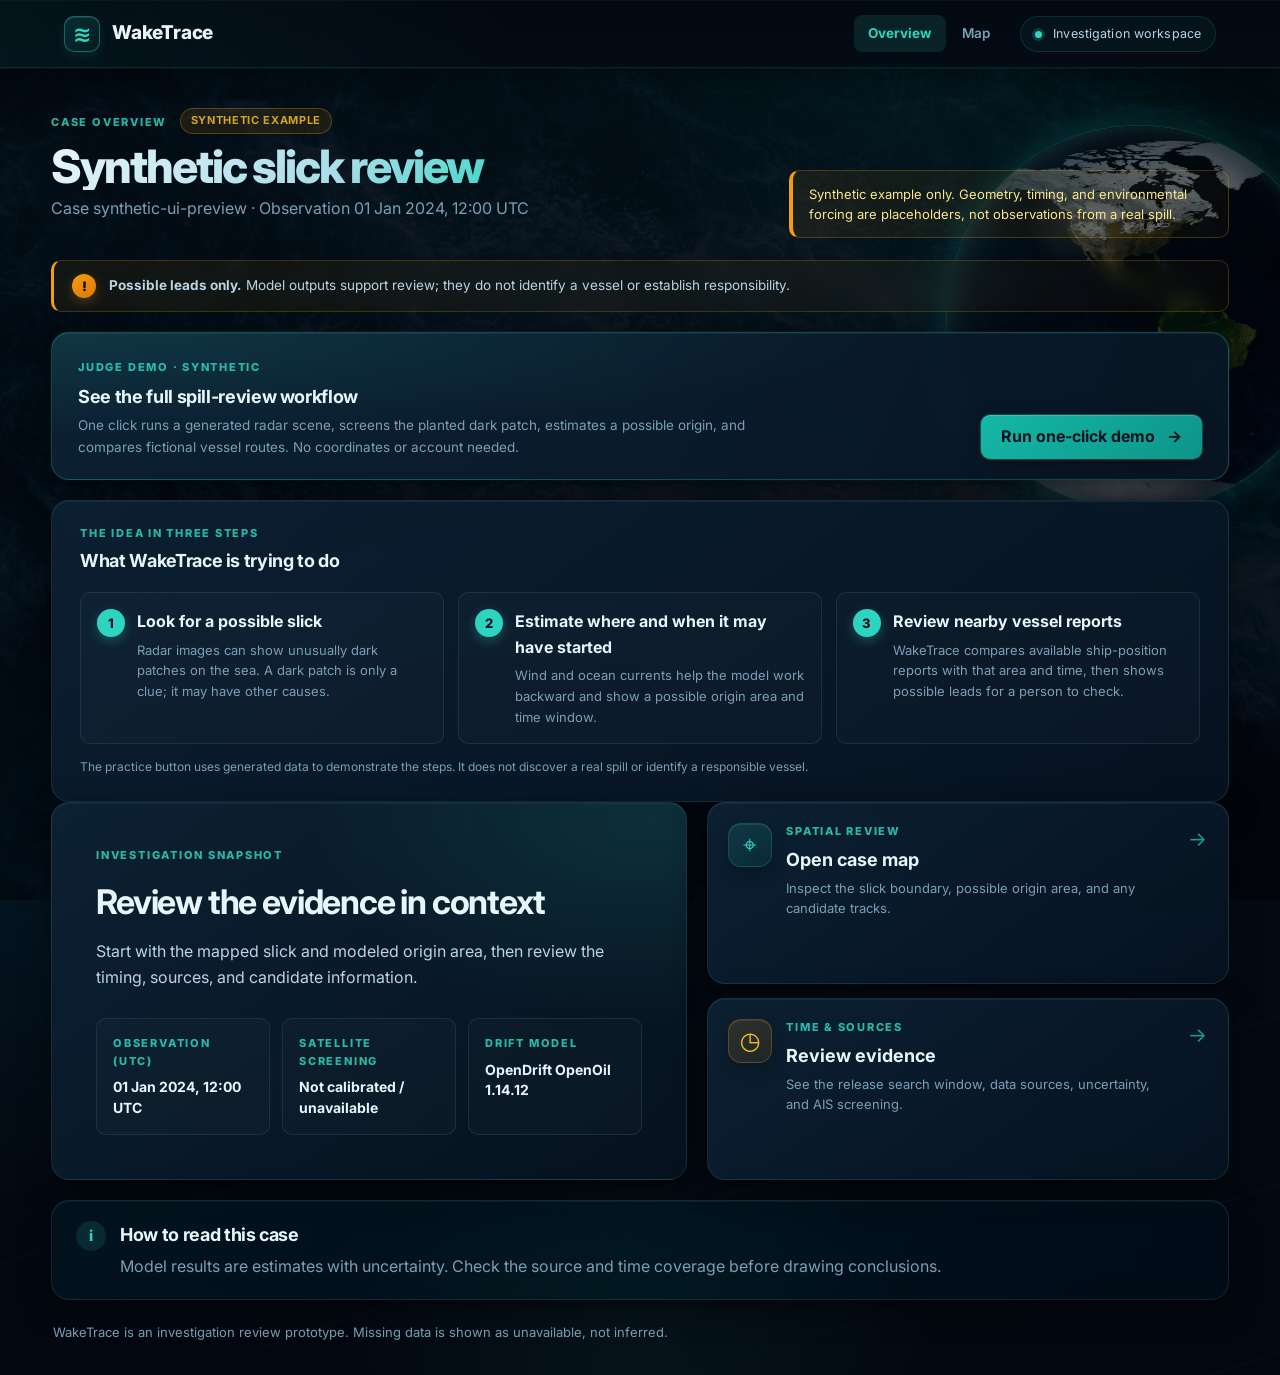
==== commit e8ddf0d4: "made index page changes" ====
--- a/WakeTrace/frontend/index.html
+++ b/WakeTrace/frontend/index.html
@@ -5,7 +5,7 @@
     <meta name="viewport" content="width=device-width, initial-scale=1">
     <meta name="theme-color" content="#0b2236">
     <title>WakeTrace | Case overview</title>
-    <link rel="stylesheet" href="styles.css?v=12">
+    <link rel="stylesheet" href="styles.css?v=13">
   </head>
   <body>
     <div class="ambient-globe" aria-hidden="true"><div class="globe-shell"><div class="globe-texture"></div></div></div>
@@ -15,7 +15,6 @@
       <nav class="top-nav" aria-label="Main navigation">
         <a class="nav-active" aria-current="page" href="index.html">Overview</a>
         <a data-case-link href="map.html">Map</a>
-        <a data-case-link href="evidence.html">Evidence</a>
       </nav>
       <div class="header-context"><span class="status-dot" aria-hidden="true"></span> Investigation workspace</div>
     </header>
--- a/WakeTrace/frontend/styles.css
+++ b/WakeTrace/frontend/styles.css
@@ -1,45 +1,128 @@
+/* ============================================================
+   WakeTrace — Refined Design System
+   Deep-ocean palette · Glass panels · Harmonic accent colours
+   ============================================================ */
+
+@import url('https://fonts.googleapis.com/css2?family=Inter:wght@300;400;500;600;700;800;900&display=swap');
+
+/* ─── Design Tokens ──────────────────────────────────────── */
 :root {
-  color-scheme: light;
-  --ink: #0b2236;
-  --ink-soft: #2b4559;
-  --muted: #5b6c79;
-  --line: #dde6ea;
-  --surface: #ffffff;
-  --canvas: #f2f6f7;
-  --deep: #0e3350;
-  --sea: #0f7c86;
-  --sea-dark: #0b5f68;
-  --foam: #dff3f0;
-  --slick: #c97a0a;
-  --slick-light: #fbeccb;
-  --focus: #0a6fd1;
-  --radius: 16px;
-  --shadow: 0 10px 30px rgb(11 34 54 / 8%);
-}
-
-* { box-sizing: border-box; }
-html { scroll-behavior: smooth; scroll-padding-top: 84px; }
+  color-scheme: dark;
+
+  /* Core palette */
+  --ink:        #e8f5fb;
+  --ink-soft:   #b8d4e5;
+  --muted:      #7a9fb5;
+  --line:       rgb(100 180 210 / 14%);
+  --surface:    rgb(10 28 44 / 92%);
+  --canvas:     #050e18;
+  --deep:       #03090f;
+
+  /* Brand accent — teal/cyan */
+  --sea:        #2dd4bf;
+  --sea-mid:    #14b8a6;
+  --sea-dark:   #0d9488;
+  --foam:       rgb(45 212 191 / 10%);
+
+  /* Warm amber accent */
+  --slick:      #f59e0b;
+  --slick-soft: rgb(245 158 11 / 12%);
+  --slick-light: #fef3c7;
+
+  /* Utility */
+  --focus:      #5eead4;
+  --red:        #f43f5e;
+  --red-soft:   rgb(244 63 94 / 12%);
+
+  /* Geometry */
+  --radius:     18px;
+  --radius-sm:  10px;
+
+  /* Shadows */
+  --shadow-sm:  0 2px 8px rgb(0 0 0 / 30%), inset 0 1px 0 rgb(255 255 255 / 4%);
+  --shadow:     0 8px 32px rgb(0 0 0 / 40%), 0 2px 8px rgb(0 0 0 / 30%), inset 0 1px 0 rgb(255 255 255 / 5%);
+  --shadow-lg:  0 20px 60px rgb(0 0 0 / 55%), 0 4px 16px rgb(0 0 0 / 35%), inset 0 1px 0 rgb(255 255 255 / 6%);
+  --glow-sea:   0 0 40px rgb(45 212 191 / 15%), 0 0 80px rgb(45 212 191 / 7%);
+  --glow-amber: 0 0 30px rgb(245 158 11 / 18%);
+}
+
+/* ─── Reset & Base ───────────────────────────────────────── */
+*, *::before, *::after { box-sizing: border-box; }
+html {
+  scroll-behavior: smooth;
+  scroll-padding-top: 84px;
+}
 body {
   margin: 0;
   isolation: isolate;
+  background: var(--canvas);
+  color: var(--ink);
+  font-family: 'Inter', ui-sans-serif, system-ui, -apple-system, 'Segoe UI', sans-serif;
+  font-size: 16px;
+  line-height: 1.6;
+  -webkit-font-smoothing: antialiased;
+  -moz-osx-font-smoothing: grayscale;
+}
+
+/* Multi-layer ocean background */
+body {
   background:
-    radial-gradient(ellipse 60% 40% at 85% 0%, #dcebea 0, transparent 70%),
-    var(--canvas);
-  color: var(--ink);
-  font-family: Inter, ui-sans-serif, system-ui, -apple-system, "Segoe UI", sans-serif;
-  font-size: 16px;
-  line-height: 1.5;
-}
+    radial-gradient(ellipse 70% 50% at 80% -10%, rgb(13 148 136 / 18%), transparent 65%),
+    radial-gradient(ellipse 50% 40% at 0% 60%,  rgb(6  78 106 / 18%), transparent 70%),
+    radial-gradient(ellipse 40% 30% at 50% 100%, rgb(45 212 191 / 6%), transparent 60%),
+    repeating-linear-gradient(
+      162deg,
+      transparent 0 80px,
+      rgb(45 212 191 / 1.5%) 81px 82px,
+      transparent 83px 160px
+    ),
+    linear-gradient(180deg, #060f18 0%, #040b14 50%, #030810 100%);
+}
+
+/* Subtle animated star-field / noise texture overlay */
+body::before {
+  content: "";
+  position: fixed;
+  z-index: -2;
+  inset: 0;
+  pointer-events: none;
+  opacity: 0.5;
+  background:
+    radial-gradient(ellipse 120% 80% at 75% -5%, rgb(20 184 166 / 14%), transparent 55%),
+    radial-gradient(ellipse 60% 50% at 10% 80%,  rgb(8  88 124 / 18%), transparent 60%),
+    url("ocean-background.jpg") center 52% / cover no-repeat;
+  filter: brightness(0.18) saturate(1.4);
+  animation: ocean-drift 32s ease-in-out infinite alternate;
+}
+@keyframes ocean-drift {
+  to { transform: translate3d(-1%, -0.5%, 0) scale(1.02); }
+}
+
+/* Animated grid-line shimmer */
+body::after {
+  content: "";
+  position: fixed;
+  z-index: -1;
+  inset: 0;
+  pointer-events: none;
+  opacity: 0.06;
+  background:
+    repeating-linear-gradient(0deg,   transparent 0 39px, rgb(45 212 191 / 40%) 40px),
+    repeating-linear-gradient(90deg,  transparent 0 79px, rgb(45 212 191 / 20%) 80px);
+  mask-image: radial-gradient(ellipse 100% 100% at 50% 50%, black 20%, transparent 80%);
+}
+
+/* ─── Animated Globe ─────────────────────────────────────── */
 .ambient-globe {
   position: fixed;
   z-index: -1;
-  top: clamp(90px, 16vh, 170px);
-  right: clamp(-118px, -5vw, -30px);
-  width: clamp(250px, 32vw, 430px);
+  top: clamp(90px, 14vh, 160px);
+  right: clamp(-130px, -4vw, -20px);
+  width: clamp(260px, 30vw, 420px);
   aspect-ratio: 1;
-  opacity: .56;
+  opacity: 0.5;
   pointer-events: none;
-  perspective: 1000px;
+  filter: blur(0.3px);
 }
 .globe-shell {
   position: relative;
@@ -48,22 +131,24 @@
   overflow: hidden;
   border-radius: 50%;
   isolation: isolate;
-  background: #06182b;
-  box-shadow: 0 0 0 1px rgb(174 235 255 / 35%), 0 0 18px 5px rgb(43 175 240 / 31%), 0 0 56px 13px rgb(29 123 204 / 20%), inset -28px -5px 40px rgb(0 8 24 / 79%);
-  transform-style: preserve-3d;
-  animation: globe-float 12s ease-in-out infinite;
+  background: #04111e;
+  box-shadow:
+    0 0 0 1px rgb(45 212 191 / 30%),
+    0 0 24px 6px  rgb(45 212 191 / 22%),
+    0 0 70px 18px rgb(13 148 136 / 14%),
+    inset -30px -6px 50px rgb(0 5 15 / 88%);
+  animation: globe-float 14s ease-in-out infinite;
 }
 .globe-texture {
   position: absolute;
   inset: 0;
   border-radius: inherit;
-  /* NASA Blue Marble: true-colour global imagery, used here as a decorative texture. */
   background-image: url("nasa-blue-marble.jpg");
   background-repeat: repeat-x;
   background-size: 200% 100%;
   background-position: 0 50%;
-  filter: saturate(1.13) brightness(.96) contrast(1.08);
-  animation: globe-turn 54s linear infinite;
+  filter: saturate(1.2) brightness(0.85) contrast(1.1) hue-rotate(4deg);
+  animation: globe-turn 60s linear infinite;
 }
 .globe-shell::before {
   content: "";
@@ -72,321 +157,1146 @@
   inset: 0;
   border-radius: inherit;
   background:
-    radial-gradient(ellipse at 34% 27%, rgb(255 255 255 / 21%), transparent 14%),
-    radial-gradient(ellipse at 73% 52%, transparent 28%, rgb(2 15 35 / 22%) 64%, rgb(1 9 25 / 85%) 100%),
-    linear-gradient(115deg, rgb(69 175 255 / 24%), transparent 36%, transparent 74%, rgb(0 11 30 / 48%));
-  box-shadow: inset 8px 7px 24px rgb(223 248 255 / 19%), inset -20px -8px 34px rgb(0 7 25 / 76%);
+    radial-gradient(ellipse at 32% 25%, rgb(255 255 255 / 18%), transparent 12%),
+    radial-gradient(ellipse at 72% 55%, transparent 26%, rgb(1 10 24 / 28%) 60%, rgb(0 6 18 / 90%) 100%),
+    linear-gradient(118deg, rgb(45 212 191 / 20%), transparent 30%, transparent 70%, rgb(0 8 22 / 55%));
+  box-shadow:
+    inset 10px 8px 28px rgb(200 255 245 / 14%),
+    inset -22px -10px 40px rgb(0 5 20 / 80%);
 }
 .globe-shell::after {
   content: "";
   position: absolute;
   z-index: 2;
-  top: -1%;
-  left: -1%;
-  width: 102%;
-  height: 102%;
-  border: 1px solid rgb(188 234 255 / 48%);
+  top: -1%; left: -1%;
+  width: 102%; height: 102%;
+  border: 1px solid rgb(45 212 191 / 40%);
   border-radius: 50%;
-  box-shadow: inset 0 0 12px rgb(133 213 255 / 42%);
-}
-.page-shell { position: relative; z-index: 1; }
+  box-shadow: inset 0 0 16px rgb(45 212 191 / 25%);
+}
 @keyframes globe-float {
-  0%, 100% { transform: rotateY(-9deg) rotateX(4deg) translateY(0); }
-  50% { transform: rotateY(-5deg) rotateX(1deg) translateY(-9px); }
+  0%, 100% { transform: rotateY(-8deg) rotateX(3deg) translateY(0); }
+  50%       { transform: rotateY(-4deg) rotateX(1deg) translateY(-10px); }
 }
 @keyframes globe-turn { to { background-position: 100% 50%; } }
-body::before {
-  content: "";
-  position: fixed;
-  z-index: -1;
-  inset: 0;
-  pointer-events: none;
-  opacity: .34;
-  background:
-    linear-gradient(120deg, rgb(3 17 30 / 83%), rgb(4 20 34 / 66%)),
-    url("ocean-background.jpg") center 52% / cover no-repeat,
-    radial-gradient(ellipse at 50% 105%, rgb(9 107 151 / 31%), transparent 45%),
-    radial-gradient(ellipse at 90% 74%, rgb(12 87 128 / 18%), transparent 36%),
-    repeating-linear-gradient(171deg, transparent 0 72px, rgb(125 211 225 / 4%) 74px, transparent 79px 145px);
-  animation: ocean-drift 28s ease-in-out infinite alternate;
-}
-@keyframes ocean-drift { to { transform: translate3d(-1.5%, -1%, 0) scale(1.025); opacity: .48; } }
-body::after {
-  content: "";
-  position: fixed;
-  z-index: -1;
-  inset: -12%;
-  pointer-events: none;
-  opacity: .16;
-  background:
-    repeating-radial-gradient(ellipse 92% 58% at 18% 118%, transparent 0 34px, rgb(105 218 226 / 24%) 35px 36px, transparent 38px 72px),
-    repeating-radial-gradient(ellipse 88% 54% at 82% 126%, transparent 0 42px, rgb(86 198 211 / 20%) 43px 44px, transparent 46px 86px);
-  background-size: 118% 118%, 124% 124%;
-  animation: wave-tide 24s ease-in-out infinite alternate;
-}
-@keyframes wave-tide {
-  0% { transform: translate3d(-1.2%, .4%, 0) scale(1); background-position: 0 0, 0 0; }
-  100% { transform: translate3d(1.2%, -1%, 0) scale(1.025); background-position: 2% 1%, -2% 2%; }
-}
-h1, h2, h3, p { margin-top: 0; }
+
+/* ─── Typography ─────────────────────────────────────────── */
+h1, h2, h3, h4, p { margin-top: 0; }
+h1 {
+  margin: 8px 0 6px;
+  font-size: clamp(28px, 3.6vw, 46px);
+  font-weight: 800;
+  letter-spacing: -0.045em;
+  line-height: 1.06;
+  overflow-wrap: anywhere;
+  background: linear-gradient(135deg, #e8f5fb 0%, #a8dde9 60%, var(--sea) 100%);
+  -webkit-background-clip: text;
+  background-clip: text;
+  -webkit-text-fill-color: transparent;
+}
+h2 {
+  margin-bottom: 4px;
+  font-size: 18px;
+  font-weight: 700;
+  letter-spacing: -0.02em;
+  color: var(--ink);
+}
+h3 { margin-bottom: 0; font-size: 14px; font-weight: 650; }
 .muted { color: var(--muted); }
 
-:focus-visible { outline: 3px solid var(--focus); outline-offset: 2px; border-radius: 6px; }
-.topbar :focus-visible { outline-color: #9fe3dc; }
+/* ─── Accessibility ──────────────────────────────────────── */
+:focus-visible {
+  outline: 2px solid var(--sea);
+  outline-offset: 3px;
+  border-radius: 6px;
+}
+.topbar :focus-visible { outline-color: var(--sea); }
 
 .skip-link {
   position: absolute; z-index: 2000; top: 8px; left: 8px;
-  padding: 10px 14px; border-radius: 8px; background: #fff; color: var(--ink);
-  font-weight: 650; text-decoration: none; transform: translateY(-160%);
+  padding: 10px 14px; border-radius: 8px;
+  background: var(--sea); color: #03090f;
+  font-weight: 700; text-decoration: none;
+  transform: translateY(-160%);
+  transition: transform 0.2s;
 }
 .skip-link:focus { transform: none; }
 
-/* Header */
+/* ─── Top Bar ────────────────────────────────────────────── */
 .topbar {
   position: sticky; z-index: 1500; top: 0;
   display: flex; align-items: center; justify-content: space-between; gap: 16px;
   height: 68px; padding: 0 clamp(16px, 5vw, 72px);
-  color: #fff;
+  color: var(--ink);
   background:
-    repeating-radial-gradient(circle at 12% 140%, transparent 0 22px, rgb(159 227 220 / 7%) 22px 23px),
-    linear-gradient(105deg, #0a1d2f, #12384c 70%, #0f4a55);
-  box-shadow: 0 3px 16px rgb(11 34 54 / 20%);
-}
-.brand { display: inline-flex; align-items: center; gap: 11px; color: inherit; font-size: 19px; font-weight: 750; letter-spacing: .01em; text-decoration: none; }
-.brand-mark { display: grid; width: 36px; height: 36px; place-items: center; border: 1px solid #73cbc4; border-radius: 11px; color: #a5e2db; background: rgb(115 203 196 / 10%); }
-.top-nav { display: flex; align-items: center; gap: 4px; margin-left: auto; }
-.top-nav a { padding: 9px 13px; border-radius: 8px; color: #cfdde5; font-size: 14px; font-weight: 550; text-decoration: none; transition: background .15s ease, color .15s ease; }
-.top-nav a:hover, .top-nav a.nav-active { background: rgb(255 255 255 / 12%); color: #fff; }
-.header-context { padding: 8px 13px; border: 1px solid rgb(216 240 237 / 22%); border-radius: 999px; background: rgb(255 255 255 / 6%); color: #dbe8ec; font-size: 13px; white-space: nowrap; }
-.status-dot { display: inline-block; width: 8px; height: 8px; margin-right: 7px; border-radius: 50%; background: #80d9b4; box-shadow: 0 0 0 3px rgb(128 217 180 / 18%); }
-
-/* Layout */
-.page-shell { max-width: 1560px; margin: 0 auto; padding: 36px clamp(16px, 4vw, 60px) 28px; }
-.case-heading { display: flex; align-items: flex-end; justify-content: space-between; gap: 24px; margin-bottom: 18px; }
-.eyebrow, .metric-label { color: var(--muted); font-size: 12px; font-weight: 750; letter-spacing: .12em; }
-.badge { display: inline-block; margin-left: 8px; padding: 4px 10px; border: 1px solid #e3c98f; border-radius: 999px; background: #fff3d6; color: #6b4608; font-size: 12px; letter-spacing: .06em; vertical-align: 1px; }
-.badge.real-case-badge { border-color: #b9cfdc; background: #e4eef4; color: #2f4f64; }
-h1 { margin: 8px 0 6px; font-size: clamp(28px, 3.6vw, 44px); letter-spacing: -.04em; line-height: 1.08; overflow-wrap: anywhere; }
-h2 { margin-bottom: 4px; font-size: 18px; letter-spacing: -.015em; }
-h3 { margin-bottom: 0; font-size: 14px; }
-.case-heading .muted, .panel-heading .muted { margin-bottom: 0; font-size: 14px; }
-.case-notice { max-width: 420px; padding: 12px 15px; border: 1px solid #e3c98f; border-left: 5px solid var(--slick); border-radius: 10px; background: #fff8e8; color: #5f4309; font-size: 13px; line-height: 1.5; }
+    linear-gradient(90deg, rgb(3 148 136 / 8%) 0%, transparent 40%),
+    linear-gradient(180deg, rgb(3 9 16 / 98%), rgb(4 11 20 / 96%));
+  border-bottom: 1px solid rgb(45 212 191 / 12%);
+  box-shadow:
+    0 4px 24px rgb(0 0 0 / 40%),
+    0 1px 0 rgb(45 212 191 / 8%),
+    inset 0 1px 0 rgb(255 255 255 / 3%);
+  backdrop-filter: blur(20px) saturate(1.8);
+}
+
+.brand {
+  display: inline-flex; align-items: center; gap: 12px;
+  color: inherit; font-size: 19px; font-weight: 800;
+  letter-spacing: -0.01em; text-decoration: none;
+}
+.brand-mark {
+  display: grid; width: 36px; height: 36px; place-items: center;
+  border: 1px solid rgb(45 212 191 / 40%);
+  border-radius: 10px;
+  color: var(--sea);
+  background: linear-gradient(145deg, rgb(45 212 191 / 14%), rgb(13 148 136 / 8%));
+  font-size: 22px; font-weight: 900; line-height: 1;
+  box-shadow: inset 0 1px 0 rgb(255 255 255 / 10%), 0 4px 12px rgb(45 212 191 / 10%);
+  transition: box-shadow 0.2s, border-color 0.2s;
+}
+.brand:hover .brand-mark {
+  border-color: rgb(45 212 191 / 70%);
+  box-shadow: inset 0 1px 0 rgb(255 255 255 / 12%), var(--glow-sea);
+}
+
+.top-nav { display: flex; align-items: center; gap: 2px; margin-left: auto; }
+.top-nav a {
+  padding: 8px 14px; border-radius: 8px;
+  color: var(--muted); font-size: 13.5px; font-weight: 600;
+  text-decoration: none;
+  transition: background 0.15s, color 0.15s;
+  letter-spacing: 0.01em;
+}
+.top-nav a:hover { background: rgb(45 212 191 / 8%); color: var(--ink); }
+.top-nav a.nav-active,
+.top-nav a[aria-current="page"] {
+  background: rgb(45 212 191 / 12%);
+  color: var(--sea);
+  font-weight: 700;
+}
+
+.header-context {
+  padding: 7px 14px;
+  border: 1px solid rgb(45 212 191 / 14%);
+  border-radius: 999px;
+  background: rgb(45 212 191 / 5%);
+  color: var(--ink-soft);
+  font-size: 12.5px;
+  white-space: nowrap;
+  letter-spacing: 0.01em;
+}
+.status-dot {
+  display: inline-block; width: 7px; height: 7px;
+  margin-right: 7px; border-radius: 50%;
+  background: var(--sea);
+  box-shadow: 0 0 0 3px rgb(45 212 191 / 20%);
+  vertical-align: middle;
+}
+
+/* ─── Page Layout ────────────────────────────────────────── */
+.page-shell {
+  position: relative; z-index: 1;
+  max-width: 1560px; margin: 0 auto;
+  padding: 40px clamp(16px, 4vw, 64px) 32px;
+}
+
+.case-heading {
+  display: flex; align-items: flex-end; justify-content: space-between;
+  gap: 24px; margin-bottom: 22px;
+}
+.eyebrow, .metric-label {
+  color: var(--sea);
+  font-size: 11px; font-weight: 800;
+  letter-spacing: 0.16em;
+  text-transform: uppercase;
+  opacity: 0.85;
+}
+
+/* Badges */
+.badge {
+  display: inline-block; margin-left: 9px;
+  padding: 3px 10px;
+  border: 1px solid rgb(245 158 11 / 35%);
+  border-radius: 999px;
+  background: var(--slick-soft);
+  color: #fbbf24;
+  font-size: 11px; font-weight: 700;
+  letter-spacing: 0.06em;
+  vertical-align: 2px;
+}
+.badge.real-case-badge {
+  border-color: rgb(45 212 191 / 25%);
+  background: rgb(45 212 191 / 8%);
+  color: var(--sea);
+}
+
+/* ─── Panels (Glass Cards) ───────────────────────────────── */
+.panel, .destination-card {
+  overflow: hidden;
+  border: 1px solid var(--line);
+  border-radius: var(--radius);
+  background: linear-gradient(145deg, rgb(12 32 50 / 94%), rgb(6 18 32 / 96%));
+  box-shadow: var(--shadow);
+  backdrop-filter: blur(16px) saturate(1.6);
+  transition: border-color 0.25s ease, box-shadow 0.25s ease, transform 0.25s ease;
+}
+.panel:hover {
+  border-color: rgb(45 212 191 / 22%);
+  box-shadow: var(--shadow-lg), var(--glow-sea);
+}
+.panel-heading {
+  display: flex; align-items: center; justify-content: space-between; gap: 16px;
+  padding: 22px 24px;
+}
+
+/* ─── Alerts & Banners ───────────────────────────────────── */
+.leads-banner {
+  display: flex; align-items: center; gap: 13px;
+  margin: 0 0 20px; padding: 13px 18px;
+  border: 1px solid rgb(245 158 11 / 22%);
+  border-left: 3px solid var(--slick);
+  border-radius: var(--radius-sm);
+  background: linear-gradient(100deg, rgb(245 158 11 / 7%), rgb(245 158 11 / 3%));
+  color: var(--ink-soft); font-size: 13.5px;
+  backdrop-filter: blur(8px);
+}
+.leads-icon {
+  display: grid; flex: none; width: 24px; height: 24px;
+  place-items: center; border-radius: 50%;
+  background: linear-gradient(145deg, var(--slick), #d97706);
+  color: #1a0a00; font-size: 13px; font-weight: 900;
+  box-shadow: 0 4px 12px rgb(245 158 11 / 25%);
+}
+
+.case-notice {
+  max-width: 440px; padding: 13px 16px;
+  border: 1px solid rgb(245 158 11 / 25%);
+  border-left: 4px solid var(--slick);
+  border-radius: var(--radius-sm);
+  background: linear-gradient(115deg, rgb(245 158 11 / 8%), rgb(245 158 11 / 3%));
+  color: #fde68a; font-size: 13px; line-height: 1.55;
+}
 .case-notice[hidden] { display: none; }
 
-.leads-banner {
-  display: flex; align-items: center; gap: 12px; margin: 0 0 18px; padding: 12px 16px;
-  border: 1px solid #c4dfdc; border-radius: 12px; background: linear-gradient(100deg, #eaf6f4, #f4faf9);
-  color: var(--ink-soft); font-size: 14px;
-}
-.leads-icon { display: grid; flex: none; width: 24px; height: 24px; place-items: center; border-radius: 50%; background: var(--sea-dark); color: #fff; font-size: 14px; font-weight: 800; }
-
-.workspace { display: grid; grid-template-columns: minmax(0, 2.2fr) minmax(320px, .8fr); gap: 20px; align-items: stretch; }
-.panel { overflow: hidden; border: 1px solid #d5e0e5; border-radius: var(--radius); background: var(--surface); box-shadow: var(--shadow); }
-.panel-heading { display: flex; align-items: center; justify-content: space-between; gap: 16px; padding: 20px 22px; }
-
-/* Map */
-.map-panel { display: flex; min-height: clamp(560px, 74vh, 800px); flex-direction: column; }
+/* ─── Workspace Grid ─────────────────────────────────────── */
+.workspace {
+  display: grid;
+  grid-template-columns: minmax(0, 2.2fr) minmax(320px, 0.8fr);
+  gap: 20px; align-items: stretch;
+}
+
+/* ─── Map Panel ──────────────────────────────────────────── */
+.map-panel {
+  display: flex; flex-direction: column;
+  min-height: clamp(560px, 74vh, 800px);
+}
 .map-heading { border-bottom: 1px solid var(--line); }
-.map-legend { display: flex; flex-wrap: wrap; gap: 8px 16px; margin: 0; padding: 0; list-style: none; color: var(--ink-soft); font-size: 13px; }
+.map-legend {
+  display: flex; flex-wrap: wrap; gap: 8px 18px;
+  margin: 0; padding: 0; list-style: none;
+  color: var(--ink-soft); font-size: 12.5px;
+}
 .map-legend li { display: inline-flex; align-items: center; gap: 7px; white-space: nowrap; }
 .map-legend li[hidden] { display: none; }
 .legend-swatch { width: 14px; height: 14px; border-radius: 4px; }
-.legend-swatch.slick { border: 2px solid var(--slick); background: rgb(233 169 51 / 55%); }
-.legend-swatch.origin { border: 2px dashed var(--sea); background: rgb(85 184 173 / 40%); }
-.legend-swatch.secondary { border: 2px dashed #8fcbb9; background: rgb(131 203 185 / 18%); }
-.legend-swatch.track { height: 0; border-top: 3px dotted #66d5ca; border-radius: 0; background: none; align-self: center; }
-.legend-swatch.particles { width: 12px; height: 12px; border: 2px solid #e4fffb; border-radius: 50%; background: #68d5c5; }
-.map-stage { position: relative; display: flex; flex: 1; min-height: 420px; }
-#map { position: relative; z-index: 0; flex: 1; min-height: 420px; background: linear-gradient(135deg, #e7efed, #dae7e5); }
-.map-overlay-chip, .map-button, .map-message { position: absolute; z-index: 500; }
-.map-overlay-chip { top: 14px; left: 56px; display: flex; align-items: center; gap: 8px; padding: 9px 12px; border: 1px solid rgb(255 255 255 / 65%); border-radius: 9px; background: rgb(11 34 54 / 90%); color: #e8f2f3; font-size: 12px; font-weight: 750; letter-spacing: .08em; box-shadow: 0 4px 14px rgb(11 34 54 / 22%); pointer-events: none; }
-.overlay-icon { color: #8dd4cc; font-size: 16px; line-height: 10px; }
-.map-button { top: 14px; right: 14px; min-height: 40px; padding: 8px 14px; border: 1px solid #b8c9d1; border-radius: 9px; background: #fff; color: var(--ink); font: inherit; font-size: 13px; font-weight: 650; box-shadow: 0 4px 14px rgb(11 34 54 / 16%); cursor: pointer; }
-.map-button:hover { background: var(--foam); }
-.map-message { bottom: 18px; left: 50%; max-width: calc(100% - 28px); padding: 10px 14px; border: 1px solid #cfdce2; border-radius: 10px; background: #fff; color: #18344b; font-size: 13px; font-weight: 650; text-align: center; box-shadow: 0 4px 14px rgb(11 34 54 / 14%); transform: translateX(-50%); }
+.legend-swatch.slick   { border: 2px solid var(--slick); background: rgb(245 158 11 / 30%); box-shadow: 0 0 6px rgb(245 158 11 / 25%); }
+.legend-swatch.origin  { border: 2px dashed var(--sea); background: rgb(45 212 191 / 15%); }
+.legend-swatch.secondary { border: 2px dashed rgb(45 212 191 / 50%); background: rgb(45 212 191 / 8%); }
+.legend-swatch.track   { height: 0; border-top: 3px dotted var(--sea); border-radius: 0; background: none; align-self: center; }
+.legend-swatch.particles { width: 12px; height: 12px; border: 2px solid rgb(45 212 191 / 60%); border-radius: 50%; background: var(--sea); }
+
+.map-stage {
+  position: relative; display: flex; flex: 1; min-height: 420px;
+}
+#map {
+  position: relative; z-index: 0; flex: 1; min-height: 420px;
+  background: radial-gradient(ellipse at 50% 40%, #0e3a50, #060f1a 70%, #040a12);
+}
+
+.map-overlay-chip, .map-button, .map-message {
+  position: absolute; z-index: 500;
+}
+.map-overlay-chip {
+  top: 14px; left: 56px;
+  display: flex; align-items: center; gap: 8px;
+  padding: 8px 13px;
+  border: 1px solid rgb(45 212 191 / 25%);
+  border-radius: 9px;
+  background: rgb(3 9 16 / 92%);
+  color: var(--ink);
+  font-size: 11.5px; font-weight: 700; letter-spacing: 0.1em;
+  box-shadow: var(--shadow-sm);
+  backdrop-filter: blur(12px);
+  pointer-events: none;
+}
+.overlay-icon { color: var(--sea); font-size: 15px; line-height: 1; }
+
+.map-button {
+  top: 14px; right: 14px;
+  min-height: 38px; padding: 7px 14px;
+  border: 1px solid rgb(45 212 191 / 20%);
+  border-radius: 8px;
+  background: rgb(6 18 32 / 88%);
+  color: var(--ink);
+  font: inherit; font-size: 13px; font-weight: 650;
+  box-shadow: var(--shadow-sm);
+  cursor: pointer;
+  backdrop-filter: blur(12px);
+  transition: background 0.15s, border-color 0.15s;
+}
+.map-button:hover {
+  background: rgb(45 212 191 / 12%);
+  border-color: rgb(45 212 191 / 40%);
+}
+
+.map-message {
+  bottom: 18px; left: 50%;
+  max-width: calc(100% - 28px); padding: 10px 16px;
+  border: 1px solid var(--line);
+  border-radius: 10px;
+  background: rgb(6 18 32 / 94%);
+  color: var(--ink); font-size: 13px; font-weight: 650;
+  text-align: center;
+  box-shadow: var(--shadow-sm);
+  transform: translateX(-50%);
+  backdrop-filter: blur(14px);
+}
 .map-message[hidden] { display: none; }
-.map-footnote { margin: 0; padding: 12px 22px; border-top: 1px solid var(--line); color: var(--muted); font-size: 13px; }
-.trajectory-controls { display: grid; grid-template-columns: auto minmax(200px, 1fr) auto; align-items: center; gap: 10px 16px; padding: 14px 22px 16px; border-top: 1px solid var(--line); background: rgb(4 20 31 / 72%); }
+
+.map-footnote {
+  margin: 0; padding: 12px 24px;
+  border-top: 1px solid var(--line);
+  color: var(--muted); font-size: 12.5px;
+}
+
+.trajectory-controls {
+  display: grid;
+  grid-template-columns: auto minmax(200px, 1fr) auto;
+  align-items: center; gap: 10px 18px;
+  padding: 14px 24px 16px;
+  border-top: 1px solid var(--line);
+  background: linear-gradient(180deg, rgb(4 14 22 / 85%), rgb(3 9 15 / 90%));
+  backdrop-filter: blur(8px);
+}
 .trajectory-controls[hidden] { display: none; }
-.trajectory-scrubber { display: grid; grid-template-columns: auto minmax(100px, 1fr) auto; align-items: center; gap: 10px; color: var(--ink-soft); font-size: 12px; }
-.trajectory-scrubber input { width: 100%; accent-color: #68d5c5; cursor: pointer; }
-.trajectory-time { color: #a9eee4; font-size: 12px; font-variant-numeric: tabular-nums; text-align: right; }
-.trajectory-note { grid-column: 1 / -1; margin: 0; color: var(--muted); font-size: 12px; }
-.trajectory-particle { stroke: #e4fffb; stroke-width: 1.5; fill: #68d5c5; fill-opacity: .9; }
+.trajectory-scrubber {
+  display: grid;
+  grid-template-columns: auto minmax(100px, 1fr) auto;
+  align-items: center; gap: 10px;
+  color: var(--muted); font-size: 12px;
+}
+.trajectory-scrubber input {
+  width: 100%;
+  accent-color: var(--sea);
+  cursor: pointer;
+}
+.trajectory-time {
+  color: var(--sea);
+  font-size: 12px; font-variant-numeric: tabular-nums; text-align: right;
+}
+.trajectory-note {
+  grid-column: 1 / -1; margin: 0;
+  color: var(--muted); font-size: 12px;
+}
+/* Oil drift particles — more realistic dark-oil appearance */
+.trajectory-particle {
+  stroke: rgb(45 212 191 / 60%);
+  stroke-width: 1;
+  fill: #1a9e96;
+  fill-opacity: 0.82;
+  filter: drop-shadow(0 0 3px rgb(45 212 191 / 40%));
+}
+
+/* ─── Vessel Icons ───────────────────────────────────────── */
 .vessel-icon-container { border: 0; background: transparent; }
-.vessel-icon { display: grid; width: 29px; height: 29px; place-items: center; border: 2px solid #e9fffb; border-radius: 50%; background: linear-gradient(145deg, #238c91, #075567); box-shadow: 0 2px 9px rgb(3 17 28 / 68%), inset 0 0 0 1px rgb(255 255 255 / 18%); }
-.vessel-icon svg { width: 30px; height: 30px; overflow: visible; fill: #fff; filter: drop-shadow(0 1px 1px rgb(0 0 0 / 35%)); }
-.vessel-icon .ship-deck, .vessel-icon .ship-bridge { fill: none; stroke: #075567; stroke-linecap: round; stroke-linejoin: round; stroke-width: 1.5; }
-.vessel-icon .ship-wake { fill: none; stroke: #b9f2ec; stroke-linecap: round; stroke-width: 1.15; }
-.vessel-icon-lead, .vessel-icon-candidate { width: 39px; height: 39px; }
-.vessel-icon-lead svg, .vessel-icon-candidate svg { width: 34px; height: 34px; }
-.vessel-icon-lead { background: linear-gradient(145deg, #ff7472, #c62d4d); box-shadow: 0 0 0 4px rgb(255 116 114 / 24%), 0 3px 10px rgb(3 17 28 / 65%); }
-.vessel-icon-candidate { background: linear-gradient(145deg, #ffd36d, #bd7808); box-shadow: 0 0 0 4px rgb(245 182 77 / 25%), 0 3px 10px rgb(3 17 28 / 65%); }
-.legend-vessel { display: inline-grid; width: 16px; height: 16px; place-items: center; border-radius: 50%; background: #176f7d; box-shadow: inset 0 0 0 1.5px #fff; }
-.legend-vessel svg { width: 14px; height: 14px; fill: #fff; }
-.legend-vessel .ship-deck, .legend-vessel .ship-bridge { fill: none; stroke: #075567; stroke-linecap: round; stroke-linejoin: round; stroke-width: 1.8; }
-.legend-vessel .ship-wake { fill: none; stroke: #b9f2ec; stroke-linecap: round; stroke-width: 1.2; }
-
+.vessel-icon {
+  position: relative;
+  display: grid; width: 32px; height: 32px; place-items: center;
+  border: 2px solid rgb(45 212 191 / 55%);
+  border-radius: 50%;
+  background: radial-gradient(circle at 35% 35%, #1e9e96, #0a5055 70%);
+  box-shadow:
+    0 3px 14px rgb(0 0 0 / 65%),
+    0 0 0 3px rgb(45 212 191 / 14%),
+    0 0 18px rgb(45 212 191 / 18%),
+    inset 0 1px 0 rgb(255 255 255 / 20%);
+  transition: box-shadow 0.3s;
+}
+.vessel-icon:hover {
+  box-shadow: 0 4px 18px rgb(0 0 0 / 75%), 0 0 0 4px rgb(45 212 191 / 28%), 0 0 28px rgb(45 212 191 / 28%), inset 0 1px 0 rgb(255 255 255 / 22%);
+}
+.vessel-icon svg { width: 22px; height: 22px; overflow: visible; fill: #e0f7f4; filter: drop-shadow(0 1px 3px rgb(0 0 0 / 65%)); }
+.vessel-icon .ship-deck,
+.vessel-icon .ship-bridge { fill: none; stroke: #0d5055; stroke-linecap: round; stroke-linejoin: round; stroke-width: 1.6; }
+.vessel-icon .ship-wake  { fill: none; stroke: rgb(130 230 218 / 90%); stroke-linecap: round; stroke-width: 1.3; }
+
+/* Vessel heading beam — the directional line extending from vessel */
+.vessel-heading-beam {
+  position: absolute; top: 50%; left: 50%;
+  width: 22px; height: 2px;
+  background: linear-gradient(90deg, rgb(45 212 191 / 70%), transparent);
+  border-radius: 2px;
+  transform-origin: 0 50%;
+  pointer-events: none;
+}
+
+/* Animated ping on candidate vessels */
+@keyframes vessel-ping {
+  0%   { transform: scale(0.9); box-shadow: 0 0 0 2px rgb(45 212 191 / 60%), 0 4px 14px rgb(0 0 0 / 60%); }
+  50%  { transform: scale(1.08); box-shadow: 0 0 0 5px rgb(45 212 191 / 20%), 0 6px 18px rgb(0 0 0 / 50%); }
+  100% { transform: scale(0.9); box-shadow: 0 0 0 2px rgb(45 212 191 / 60%), 0 4px 14px rgb(0 0 0 / 60%); }
+}
+@media (prefers-reduced-motion: no-preference) {
+  .vessel-icon-candidate { animation: vessel-ping 3s ease-in-out infinite; }
+}
+
+.vessel-icon-lead, .vessel-icon-candidate { width: 42px; height: 42px; }
+.vessel-icon-lead svg, .vessel-icon-candidate svg { width: 28px; height: 28px; }
+.vessel-icon-lead {
+  background: radial-gradient(circle at 35% 30%, #f87090, #be123c 75%);
+  border-color: rgb(244 63 94 / 65%);
+  box-shadow:
+    0 0 0 4px rgb(244 63 94 / 22%),
+    0 0 22px rgb(244 63 94 / 35%),
+    0 5px 16px rgb(0 0 0 / 65%);
+}
+.vessel-icon-lead .ship-wake { stroke: rgb(255 160 170 / 80%); }
+.vessel-icon-lead .ship-deck,
+.vessel-icon-lead .ship-bridge { stroke: #7a0020; }
+.vessel-icon-candidate {
+  background: radial-gradient(circle at 35% 30%, #fbbf24, #b45309 75%);
+  border-color: rgb(245 158 11 / 65%);
+  box-shadow:
+    0 0 0 4px rgb(245 158 11 / 22%),
+    0 0 20px rgb(245 158 11 / 28%),
+    0 5px 16px rgb(0 0 0 / 65%);
+}
+.vessel-icon-candidate .ship-wake { stroke: rgb(255 220 100 / 80%); }
+.vessel-icon-candidate .ship-deck,
+.vessel-icon-candidate .ship-bridge { stroke: #6b3000; }
+.legend-vessel {
+  display: inline-grid; width: 17px; height: 17px;
+  place-items: center; border-radius: 50%;
+  background: radial-gradient(circle at 35% 35%, #1a9e96, #0a5055);
+  box-shadow: inset 0 0 0 1.5px rgb(255 255 255 / 70%);
+}
+.legend-vessel svg { width: 14px; height: 14px; fill: #e0f7f4; }
+.legend-vessel .ship-deck,
+.legend-vessel .ship-bridge { fill: none; stroke: #0a4f50; stroke-linecap: round; stroke-linejoin: round; stroke-width: 1.8; }
+.legend-vessel .ship-wake   { fill: none; stroke: rgb(45 212 191 / 80%); stroke-linecap: round; stroke-width: 1.2; }
+
+/* ─── Oil Slick Iridescence ──────────────────────────────── */
+.slick-iridescent-ring {
+  pointer-events: none;
+}
+@keyframes slick-shimmer {
+  0%   { opacity: 0.6; }
+  50%  { opacity: 1; }
+  100% { opacity: 0.6; }
+}
+@media (prefers-reduced-motion: no-preference) {
+  .slick-pulse-ring { animation: slick-shimmer 4s ease-in-out infinite; }
+
+/* ─── Leaflet Overrides ──────────────────────────────────── */
 .leaflet-container { font-family: inherit; }
-.leaflet-popup-content { font: 14px/1.5 Inter, ui-sans-serif, system-ui, sans-serif; }
-
-/* Summary sidebar */
+.leaflet-popup-content { font: 14px/1.55 'Inter', ui-sans-serif, sans-serif; }
+.leaflet-tile-pane { filter: brightness(0.72) saturate(0.85) hue-rotate(6deg); }
+.leaflet-control-zoom a {
+  background: rgb(6 18 32 / 92%) !important;
+  border-color: rgb(45 212 191 / 20%) !important;
+  color: var(--ink) !important;
+  backdrop-filter: blur(12px);
+}
+.leaflet-control-zoom a:hover { background: rgb(45 212 191 / 12%) !important; }
+.leaflet-control-attribution {
+  background: rgb(3 9 15 / 88%) !important;
+  color: var(--muted) !important;
+  backdrop-filter: blur(8px);
+}
+.leaflet-control-attribution a { color: var(--sea) !important; }
+.leaflet-popup-content-wrapper,
+.leaflet-popup-tip { background: rgb(10 28 44 / 96%); color: var(--ink); backdrop-filter: blur(16px); }
+
+/* ─── Summary Sidebar ────────────────────────────────────── */
 .summary-panel { display: flex; flex-direction: column; }
-.summary-panel > .panel-heading { padding-bottom: 16px; }
-.metric-block { display: grid; gap: 8px; margin: 0 20px; padding: 18px 16px; border: 1px solid #cfe3e1; border-left: 5px solid var(--sea); border-radius: 12px; background: linear-gradient(140deg, #f6fbfa, #eef7f6); }
-.metric-block strong { font-size: 17px; line-height: 1.45; overflow-wrap: anywhere; }
-.metric-block .muted { font-size: 14px; }
-.uncertainty-card { margin: 14px 20px 4px; padding: 14px 16px; border: 1px solid #ecd7a4; border-radius: 12px; background: #fff9ea; }
-.uncertainty-title { margin-bottom: 6px; color: #7a4f06; font-size: 14px; font-weight: 700; }
-.uncertainty-card p { margin-bottom: 0; color: #4f4326; font-size: 14px; line-height: 1.55; }
+.summary-panel > .panel-heading { padding-bottom: 18px; }
+
+.metric-block {
+  display: grid; gap: 8px;
+  margin: 0 20px; padding: 18px 16px;
+  border: 1px solid rgb(45 212 191 / 18%);
+  border-left: 4px solid var(--sea);
+  border-radius: var(--radius-sm);
+  background: linear-gradient(140deg, rgb(45 212 191 / 7%), rgb(13 148 136 / 4%));
+}
+.metric-block strong { font-size: 17px; line-height: 1.45; overflow-wrap: anywhere; color: var(--ink); }
+.metric-block .muted { font-size: 13.5px; }
+
+.uncertainty-card {
+  margin: 14px 20px 4px; padding: 14px 16px;
+  border: 1px solid rgb(245 158 11 / 20%);
+  border-radius: var(--radius-sm);
+  background: linear-gradient(140deg, rgb(245 158 11 / 6%), rgb(217 119 6 / 3%));
+}
+.uncertainty-title { margin-bottom: 7px; color: #fbbf24; font-size: 13.5px; font-weight: 700; }
+.uncertainty-card p { margin-bottom: 0; color: var(--ink-soft); font-size: 13.5px; line-height: 1.6; }
+
 .sources-block { padding: 18px 20px 12px; }
 .sources-block h3 { margin-bottom: 10px; color: var(--ink); }
-.sources-block ul { display: grid; gap: 8px; margin: 0; padding-left: 18px; color: var(--ink-soft); font-size: 14px; line-height: 1.45; overflow-wrap: anywhere; }
+.sources-block ul {
+  display: grid; gap: 8px; margin: 0; padding-left: 18px;
+  color: var(--ink-soft); font-size: 13.5px; line-height: 1.5; overflow-wrap: anywhere;
+}
 .sources-block li::marker { color: var(--sea); }
-.candidate-block { margin-top: auto; padding: 16px 20px 18px; border-top: 1px solid var(--line); background: #f8fafb; }
+
+.candidate-block {
+  margin-top: auto; padding: 16px 20px 20px;
+  border-top: 1px solid var(--line);
+  background: rgb(3 9 16 / 50%);
+}
 .candidate-row { display: flex; align-items: center; justify-content: space-between; margin-bottom: 6px; }
-.candidate-count { display: grid; min-width: 28px; height: 28px; padding: 0 6px; place-items: center; border-radius: 999px; background: #e3eaee; color: var(--ink-soft); font-size: 14px; font-weight: 750; }
-.candidate-block p { margin-bottom: 0; font-size: 14px; }
-
-/* Timeline */
-.timeline-panel { margin-top: 20px; padding: 0 24px 20px; }
-.timeline-heading { padding: 18px 0 12px; }
-.timeline-duration { padding: 7px 12px; border-radius: 8px; background: #edf2f4; color: var(--ink-soft); font-size: 13px; font-weight: 650; }
+.candidate-count {
+  display: grid; min-width: 28px; height: 28px; padding: 0 7px;
+  place-items: center; border-radius: 999px;
+  background: rgb(45 212 191 / 10%); color: var(--sea);
+  font-size: 13px; font-weight: 800;
+}
+.candidate-block p { margin-bottom: 0; font-size: 13.5px; }
+
+/* ─── Timeline ───────────────────────────────────────────── */
+.timeline-panel { margin-top: 20px; padding: 0 24px 22px; }
+.timeline-heading { padding: 20px 0 12px; }
+.timeline-duration {
+  padding: 6px 13px; border-radius: 8px;
+  background: rgb(45 212 191 / 8%); color: var(--sea);
+  font-size: 13px; font-weight: 700;
+}
 .timeline-track { position: relative; height: 56px; margin: 6px 48px 0; }
 .timeline-track[hidden] { display: none; }
-.timeline-rail, .window-bar { position: absolute; top: 16px; left: 0; height: 10px; border-radius: 8px; }
-.timeline-rail { right: 0; background: #e5ecef; }
-.window-bar { width: 0; background: linear-gradient(90deg, #cdeae6, #6fc3b9); border: 1px solid #77c0b7; transition: width .5s ease; }
-.timeline-marker { position: absolute; top: 8px; left: 0; display: flex; flex-direction: column; align-items: center; transform: translateX(-50%); }
-.marker-dot { width: 26px; height: 26px; border: 5px solid #fff; border-radius: 50%; background: var(--slick); box-shadow: 0 0 0 2px #b36c08, 0 3px 8px rgb(11 34 54 / 25%); }
-.marker-label { position: absolute; top: 31px; width: 110px; color: #7a4f06; font-size: 12px; font-weight: 750; text-align: center; }
-.timeline-labels { display: flex; justify-content: space-between; gap: 20px; color: var(--ink-soft); font-size: 13px; }
+.timeline-rail, .window-bar {
+  position: absolute; top: 16px; left: 0; height: 8px; border-radius: 999px;
+}
+.timeline-rail { right: 0; background: rgb(255 255 255 / 5%); }
+.window-bar {
+  width: 0;
+  background: linear-gradient(90deg, rgb(45 212 191 / 40%), var(--sea));
+  border: 1px solid rgb(45 212 191 / 40%);
+  box-shadow: 0 0 12px rgb(45 212 191 / 20%);
+  transition: width 0.6s ease;
+}
+.timeline-marker {
+  position: absolute; top: 8px; left: 0;
+  display: flex; flex-direction: column; align-items: center;
+  transform: translateX(-50%);
+}
+.marker-dot {
+  width: 26px; height: 26px;
+  border: 4px solid rgb(3 9 16 / 80%);
+  border-radius: 50%;
+  background: var(--slick);
+  box-shadow: 0 0 0 2px var(--slick), var(--glow-amber), 0 3px 10px rgb(0 0 0 / 40%);
+}
+.marker-label {
+  position: absolute; top: 31px; width: 110px;
+  color: #fbbf24; font-size: 11.5px; font-weight: 700; text-align: center;
+}
+.timeline-labels {
+  display: flex; justify-content: space-between; gap: 20px;
+  color: var(--muted); font-size: 12.5px;
+}
 .timeline-labels span:last-child { text-align: right; }
-.page-footer { padding: 20px 2px 0; color: var(--muted); font-size: 13px; }
-
+
+.page-footer {
+  padding: 22px 2px 0;
+  color: var(--muted); font-size: 13px;
+}
+
+/* ─── Animations ─────────────────────────────────────────── */
 @media (prefers-reduced-motion: no-preference) {
-  .status-dot { animation: pulse 2.4s ease-out infinite; }
+  .status-dot { animation: pulse-sea 2.6s ease-out infinite; }
   .marker-dot { animation: pulse-amber 2.8s ease-out infinite; }
 }
-@keyframes pulse { 0% { box-shadow: 0 0 0 0 rgb(128 217 180 / 55%); } 100% { box-shadow: 0 0 0 9px rgb(128 217 180 / 0%); } }
-@keyframes pulse-amber { 0% { box-shadow: 0 0 0 2px #b36c08, 0 0 0 2px rgb(201 122 10 / 50%); } 100% { box-shadow: 0 0 0 2px #b36c08, 0 0 0 12px rgb(201 122 10 / 0%); } }
-
+@keyframes pulse-sea {
+  0%   { box-shadow: 0 0 0 0   rgb(45 212 191 / 60%); }
+  100% { box-shadow: 0 0 0 10px rgb(45 212 191 / 0%); }
+}
+@keyframes pulse-amber {
+  0%   { box-shadow: 0 0 0 2px var(--slick), 0 0 0 2px  rgb(245 158 11 / 60%); }
+  100% { box-shadow: 0 0 0 2px var(--slick), 0 0 0 14px rgb(245 158 11 / 0%); }
+}
 @media (prefers-reduced-motion: reduce) {
   html { scroll-behavior: auto; }
   *, *::before, *::after { animation: none !important; transition: none !important; }
 }
 
+/* ─── Overview Page ──────────────────────────────────────── */
+
+.overview-grid {
+  display: grid;
+  grid-template-columns: minmax(0, 1fr) minmax(320px, 0.82fr);
+  gap: 20px; align-items: stretch;
+}
+
+.overview-main-card {
+  padding: clamp(24px, 4vw, 44px);
+  background:
+    radial-gradient(ellipse at 95% 5%, rgb(45 212 191 / 12%), transparent 40%),
+    linear-gradient(145deg, rgb(12 34 52 / 96%), rgb(6 18 30 / 98%));
+}
+.overview-main-card h2 { margin: 10px 0 10px; font-size: clamp(24px, 3vw, 34px); letter-spacing: -0.035em; }
+.overview-main-card > p { max-width: 620px; margin-bottom: 28px; color: var(--ink-soft); }
+
+.overview-stats {
+  display: grid; grid-template-columns: repeat(3, minmax(0, 1fr)); gap: 12px;
+}
+.overview-stats > div {
+  display: grid; align-content: start; gap: 7px; min-width: 0;
+  padding: 16px; border: 1px solid var(--line); border-radius: var(--radius-sm);
+  background: rgb(255 255 255 / 2%);
+  transition: border-color 0.2s;
+}
+.overview-stats > div:hover { border-color: rgb(45 212 191 / 25%); }
+.overview-stats strong { font-size: 14px; line-height: 1.45; overflow-wrap: anywhere; color: var(--ink); }
+
+.overview-links { display: grid; gap: 14px; }
+
+.destination-card {
+  display: grid;
+  grid-template-columns: 44px minmax(0, 1fr) 20px;
+  align-items: start; gap: 14px; padding: 20px;
+  border: 1px solid var(--line);
+  border-radius: var(--radius);
+  background: linear-gradient(145deg, rgb(12 34 52 / 94%), rgb(6 18 32 / 96%));
+  box-shadow: var(--shadow);
+  color: inherit; text-decoration: none;
+  transition: transform 0.2s ease, border-color 0.2s ease, box-shadow 0.2s ease;
+}
+.destination-card:hover {
+  transform: perspective(1000px) translateY(-3px) rotateX(1deg);
+  border-color: rgb(45 212 191 / 35%);
+  box-shadow: var(--shadow-lg), var(--glow-sea);
+}
+.destination-card > span:nth-child(2) { display: grid; gap: 5px; }
+.destination-card strong { font-size: 18px; font-weight: 700; color: var(--ink); }
+.destination-card .muted { font-size: 13px; line-height: 1.5; }
+
+.destination-icon {
+  display: grid; width: 44px; height: 44px; place-items: center;
+  border-radius: 13px; font-size: 24px;
+  background: linear-gradient(145deg, rgb(45 212 191 / 15%), rgb(13 148 136 / 10%));
+  color: var(--sea);
+  border: 1px solid rgb(45 212 191 / 20%);
+  box-shadow: inset 0 1px 0 rgb(255 255 255 / 8%), 0 6px 14px rgb(0 0 0 / 25%);
+}
+.evidence-icon {
+  background: linear-gradient(145deg, rgb(245 158 11 / 15%), rgb(217 119 6 / 10%));
+  color: #fbbf24;
+  border-color: rgb(245 158 11 / 25%);
+}
+.destination-arrow { color: var(--sea); font-size: 20px; opacity: 0.7; }
+
+.overview-note {
+  display: flex; align-items: flex-start; gap: 14px;
+  margin-top: 20px; padding: 20px 24px;
+  background: linear-gradient(110deg, rgb(45 212 191 / 5%), rgb(13 148 136 / 3%));
+}
+.overview-note h2 { margin-bottom: 4px; }
+.overview-note p  { margin-bottom: 0; }
+.note-symbol {
+  display: grid; flex: none; width: 30px; height: 30px;
+  place-items: center; border-radius: 50%;
+  background: rgb(45 212 191 / 12%);
+  color: var(--sea); font-weight: 800; font-size: 15px;
+}
+
+/* ─── One-Click Demo Banner ──────────────────────────────── */
+.one-click-demo {
+  display: flex; align-items: center; justify-content: space-between; gap: 20px;
+  margin: 0 0 20px; padding: 20px 26px;
+  border: 1px solid rgb(45 212 191 / 25%);
+  border-radius: var(--radius);
+  background:
+    radial-gradient(ellipse at 3% 0%, rgb(45 212 191 / 12%), transparent 50%),
+    linear-gradient(115deg, rgb(12 34 52 / 95%), rgb(8 22 36 / 97%));
+  box-shadow: var(--shadow), 0 0 0 1px rgb(45 212 191 / 8%);
+}
+.one-click-demo h2 { margin: 4px 0; color: var(--ink); }
+.one-click-demo p  { max-width: 720px; margin: 0; color: var(--muted); font-size: 13.5px; }
+.one-click-demo .primary-button {
+  display: inline-flex; flex: none; align-items: center; gap: 12px;
+  text-decoration: none;
+  background: linear-gradient(135deg, var(--sea-mid), var(--sea-dark));
+  box-shadow: 0 8px 24px rgb(0 0 0 / 30%), 0 0 0 1px rgb(45 212 191 / 30%), inset 0 1px 0 rgb(255 255 255 / 18%);
+}
+.one-click-demo .primary-button:hover {
+  background: linear-gradient(135deg, var(--sea), var(--sea-mid));
+  box-shadow: 0 12px 32px rgb(0 0 0 / 35%), 0 0 0 1px rgb(45 212 191 / 50%), var(--glow-sea);
+}
+
+/* ─── Plain Steps (How it works) ─────────────────────────── */
+.plain-language-panel { margin-top: 20px; padding: 24px 28px; }
+.plain-language-panel h2 { margin: 5px 0 16px; }
+.plain-steps {
+  display: grid;
+  grid-template-columns: repeat(3, minmax(0, 1fr));
+  gap: 14px;
+}
+.plain-steps article {
+  display: flex; align-items: flex-start; gap: 12px; padding: 16px;
+  border: 1px solid var(--line);
+  border-radius: var(--radius-sm);
+  background: rgb(255 255 255 / 2%);
+  transition: border-color 0.2s, background 0.2s;
+}
+.plain-steps article:hover {
+  border-color: rgb(45 212 191 / 22%);
+  background: rgb(45 212 191 / 4%);
+}
+.plain-steps article > span {
+  display: grid; flex: 0 0 28px; width: 28px; height: 28px;
+  place-items: center; border-radius: 50%;
+  color: #04111e; background: var(--sea);
+  font-weight: 800; font-size: 13px;
+  box-shadow: 0 4px 12px rgb(45 212 191 / 30%);
+  flex-shrink: 0;
+}
+.plain-steps strong { color: var(--ink); }
+.plain-steps p { margin: 5px 0 0; color: var(--muted); font-size: 13px; line-height: 1.6; }
+
+/* ─── Map Page Shell ─────────────────────────────────────── */
+.map-page-shell     { max-width: 1500px; }
+.map-page-heading,
+.evidence-heading   { align-items: center; }
+.map-page-heading h1,
+.evidence-heading h1 { font-size: clamp(27px, 3vw, 38px); }
+.map-page-panel     { min-height: min(72vh, 760px); border-color: rgb(45 212 191 / 18%); }
+.map-page-stage,
+.map-page-stage #map {
+  min-height: min(65vh, 670px);
+  background: radial-gradient(ellipse at 50% 36%, #0e3c52, #061b30 70%, #040d1e);
+}
+
+.text-link { color: var(--sea); font-size: 14px; font-weight: 700; text-decoration: none; }
+.text-link:hover,
+.page-footer a:hover { text-decoration: underline; }
+.map-notice, .evidence-notice { max-width: none; margin: -4px 0 18px; }
+.map-page-shell .leads-banner,
+.evidence-shell  .leads-banner { margin-bottom: 18px; }
+
+/* ─── Evidence Grid ──────────────────────────────────────── */
+.evidence-grid {
+  display: grid;
+  grid-template-columns: repeat(2, minmax(0, 1fr));
+  gap: 18px; align-items: start;
+}
+.evidence-card { min-width: 0; padding: 0 24px 24px; }
+.evidence-card .panel-heading { margin: 0 -24px; padding: 20px 24px; }
+.evidence-card .panel-heading .muted { font-size: 13px; }
+.evidence-card.timeline-panel { margin: 0; padding: 0 24px 24px; }
+.evidence-card .timeline-heading { padding: 20px 0 12px; }
+.evidence-card .timeline-track { margin: 12px 30px 4px; }
+.evidence-card .timeline-labels { min-height: 40px; font-size: 12px; }
+
+.small-note { margin: 14px 0 0; color: var(--muted); font-size: 12px; line-height: 1.55; }
+
+.drift-metrics { display: grid; grid-template-columns: 1fr 1fr; gap: 12px; }
+.drift-metrics > div {
+  display: grid; gap: 7px; min-width: 0; padding: 14px;
+  border: 1px solid var(--line); border-radius: var(--radius-sm);
+  background: rgb(255 255 255 / 2%);
+}
+.drift-metrics strong { font-size: 13px; line-height: 1.45; overflow-wrap: anywhere; color: var(--ink); }
+.evidence-card .uncertainty-card { margin: 14px 0 0; }
+
+.detail-list { display: grid; gap: 12px; margin: 2px 0 18px; padding: 0; list-style: none; }
+.detail-list li {
+  display: grid; gap: 4px; padding-left: 13px;
+  border-left: 3px solid var(--sea);
+  color: var(--ink-soft); font-size: 13px; overflow-wrap: anywhere;
+}
+.detail-list li strong { color: var(--ink); }
+
+.subsection-title { margin: 20px 0 10px; color: var(--ink); }
+
+.settings-list { display: grid; gap: 0; margin: 0; }
+.settings-list > div {
+  display: grid;
+  grid-template-columns: minmax(100px, 0.8fr) minmax(0, 1.2fr);
+  gap: 10px; padding: 9px 0;
+  border-top: 1px solid var(--line);
+  font-size: 12px;
+}
+.settings-list dt { color: var(--muted); text-transform: capitalize; }
+.settings-list dd { margin: 0; color: var(--ink-soft); overflow-wrap: anywhere; }
+.settings-list dd small { display: block; margin-top: 3px; color: var(--muted); font-size: 11px; line-height: 1.45; }
+
+.candidate-list { display: grid; gap: 10px; }
+.empty-state {
+  margin: 0; padding: 14px;
+  border: 1px dashed var(--line);
+  border-radius: var(--radius-sm);
+  background: rgb(255 255 255 / 2%);
+  color: var(--muted); font-size: 13px;
+}
+.candidate-card {
+  padding: 14px; border: 1px solid var(--line); border-radius: 12px;
+  background: rgb(255 255 255 / 2%);
+  transition: border-color 0.2s;
+}
+.candidate-card:hover { border-color: rgb(45 212 191 / 20%); }
+.candidate-card-heading {
+  display: flex; align-items: center; justify-content: space-between; gap: 10px; margin-bottom: 8px;
+}
+.candidate-card-heading h3 { overflow-wrap: anywhere; color: var(--ink); }
+.score-pill {
+  flex: none; padding: 4px 9px; border-radius: 999px;
+  background: rgb(45 212 191 / 10%); color: var(--sea);
+  font-size: 12px; font-weight: 750; border: 1px solid rgb(45 212 191 / 20%);
+}
+.candidate-card p { margin: 6px 0 0; font-size: 13px; }
+.candidate-card p.muted { font-size: 12px; }
+
+.page-footer a, .text-link { color: var(--sea); }
+
+/* ─── Buttons ────────────────────────────────────────────── */
+.primary-button {
+  min-height: 42px; align-self: end; padding: 9px 20px;
+  border: 0; border-radius: 9px;
+  background: linear-gradient(135deg, var(--sea-mid), var(--sea-dark));
+  color: #04111e; font: inherit; font-weight: 700;
+  cursor: pointer;
+  box-shadow: 0 6px 20px rgb(0 0 0 / 25%), inset 0 1px 0 rgb(255 255 255 / 20%);
+  transition: background 0.18s, box-shadow 0.18s, transform 0.12s;
+}
+.primary-button:hover {
+  background: linear-gradient(135deg, var(--sea), var(--sea-mid));
+  box-shadow: 0 8px 28px rgb(0 0 0 / 35%), var(--glow-sea);
+  transform: translateY(-1px);
+}
+.primary-button:active { transform: translateY(0); }
+.primary-button:disabled { cursor: progress; opacity: 0.6; transform: none; }
+
+.secondary-button {
+  min-height: 42px; align-self: end; padding: 9px 14px;
+  border: 1px solid var(--line); border-radius: 9px;
+  background: rgb(255 255 255 / 4%);
+  color: var(--ink); font: inherit; font-size: 13px; font-weight: 650;
+  cursor: pointer;
+  backdrop-filter: blur(8px);
+  transition: background 0.18s, border-color 0.18s;
+}
+.secondary-button:hover {
+  background: rgb(45 212 191 / 8%);
+  border-color: rgb(45 212 191 / 30%);
+}
+
+.text-button {
+  padding: 4px 0; border: 0; background: transparent;
+  color: var(--sea); font: inherit; font-size: 12px; font-weight: 700;
+  text-decoration: underline; cursor: pointer;
+  transition: color 0.15s;
+}
+.text-button:hover { color: #5eead4; }
+
+/* ─── Scene / Upload Section ─────────────────────────────── */
+.scene-context {
+  display: flex; align-items: center; gap: 16px; margin: 0 0 16px; padding: 16px 20px;
+  border-color: rgb(45 212 191 / 18%);
+  background:
+    radial-gradient(ellipse at 0% 50%, rgb(45 212 191 / 10%), transparent 50%),
+    linear-gradient(110deg, rgb(12 34 52 / 94%), rgb(8 22 36 / 96%));
+}
+.scene-emblem {
+  position: relative; display: grid; flex: none; width: 44px; height: 44px;
+  place-items: center; border: 1px solid rgb(45 212 191 / 35%); border-radius: 50%;
+  color: var(--sea); font-size: 22px;
+  box-shadow: inset 0 0 18px rgb(45 212 191 / 12%), 0 6px 16px rgb(0 0 0 / 30%);
+}
+.scene-emblem i {
+  position: absolute; top: 50%; left: 50%;
+  width: 18px; height: 1px;
+  background: var(--sea); opacity: 0.7;
+  transform: rotate(-35deg); transform-origin: left;
+}
+.scene-details { display: grid; min-width: 0; gap: 2px; }
+.scene-details strong { overflow-wrap: anywhere; color: var(--ink); }
+.scene-details .muted { font-size: 12px; }
+.scene-preview-status {
+  margin-left: auto; padding: 7px 11px;
+  border: 1px solid var(--line); border-radius: 999px;
+  color: var(--muted); font-size: 11px; white-space: nowrap;
+}
+.scene-preview {
+  width: 150px; height: 76px; margin-left: auto;
+  border: 1px solid rgb(45 212 191 / 25%); border-radius: 10px;
+  object-fit: cover; box-shadow: 0 8px 22px rgb(0 0 0 / 40%);
+}
+.scene-preview[hidden], .scene-preview-status[hidden] { display: none; }
+.scene-upload-panel { margin: 0 0 16px; }
+.scene-upload-panel .panel-heading { padding-bottom: 14px; }
+
+.scene-search-form {
+  display: grid; grid-template-columns: repeat(3, minmax(0, 1fr));
+  gap: 12px; padding: 0 24px 22px;
+}
+.scene-search-form label {
+  display: grid; gap: 6px;
+  color: var(--ink-soft); font-size: 12px; font-weight: 700;
+}
+.scene-search-form input,
+.scene-search-form select {
+  width: 100%; min-height: 42px; padding: 9px 12px;
+  border: 1px solid var(--line); border-radius: 8px;
+  background: rgb(255 255 255 / 4%);
+  color: var(--ink); font: inherit; font-size: 13px;
+  backdrop-filter: blur(8px);
+  transition: border-color 0.18s, box-shadow 0.18s;
+}
+.scene-search-form input::placeholder { color: var(--muted); opacity: 1; }
+.scene-search-form input:focus,
+.scene-search-form select:focus {
+  outline: none;
+  border-color: var(--sea);
+  box-shadow: 0 0 0 3px rgb(45 212 191 / 15%);
+}
+.scene-search-form select option { background: #0c2038; }
+
+.coordinate-save-row {
+  display: flex; align-items: center; justify-content: space-between; gap: 12px;
+  margin: -8px 24px 18px; padding: 11px 14px;
+  border: 1px solid var(--line); border-radius: 9px;
+  background: rgb(45 212 191 / 4%);
+}
+.coordinate-save-status { margin: 0; color: var(--muted); font-size: 12px; }
+
+.upload-status { grid-column: 1 / -1; margin: 0; color: var(--muted); font-size: 13px; }
+
+.scene-results { display: grid; gap: 8px; padding: 0 24px 20px; }
+
+.offline-practice-callout {
+  display: flex; align-items: center; justify-content: space-between; gap: 18px;
+  margin: 0 24px 20px; padding: 14px 18px;
+  border: 1px solid var(--line); border-radius: var(--radius-sm);
+  background: rgb(255 255 255 / 2%);
+  backdrop-filter: blur(8px);
+}
+.offline-practice-callout strong { color: var(--ink); }
+.offline-practice-callout p { margin: 4px 0 0; font-size: 12.5px; }
+
+.scene-result-card {
+  display: flex; align-items: center; justify-content: space-between; gap: 14px;
+  padding: 13px 16px; border: 1px solid var(--line); border-radius: var(--radius-sm);
+  background: rgb(255 255 255 / 3%);
+  transition: border-color 0.2s;
+}
+.scene-result-card:hover { border-color: rgb(45 212 191 / 25%); }
+.scene-result-card > div { display: grid; gap: 4px; min-width: 0; }
+.scene-result-card strong { overflow-wrap: anywhere; color: var(--ink); font-size: 13.5px; }
+.scene-result-card span  { color: var(--ink-soft); font-size: 12px; line-height: 1.45; }
+.scene-result-card .scene-product-id {
+  color: var(--muted); font-family: ui-monospace, SFMono-Regular, Consolas, monospace;
+  font-size: 10px; overflow-wrap: anywhere;
+}
+.scene-select-button {
+  flex: none; min-height: 38px; padding: 7px 13px;
+  border: 1px solid rgb(45 212 191 / 30%); border-radius: 8px;
+  background: rgb(45 212 191 / 10%); color: var(--sea);
+  font: inherit; font-size: 12px; font-weight: 700; cursor: pointer;
+  transition: background 0.15s, border-color 0.15s;
+}
+.scene-select-button:hover {
+  background: rgb(45 212 191 / 18%);
+  border-color: var(--sea);
+}
+.scene-select-button:focus-visible { outline: 2px solid var(--slick); outline-offset: 2px; }
+.scene-select-button:disabled { cursor: progress; opacity: 0.55; }
+.scene-result-actions { display: grid; flex: none; gap: 7px; min-width: 178px; }
+.scene-browser-link {
+  display: inline-flex; align-items: center; justify-content: center;
+  text-align: center; text-decoration: none;
+}
+.map-message .scene-browser-link { display: inline-flex; margin: 8px 4px 0; }
+.legend-swatch.scene-raster {
+  border: 1px solid var(--muted);
+  background: linear-gradient(135deg, #1a3a4a, #8a9fa8);
+}
+
+/* ─── Historical Reference ───────────────────────────────── */
+.historical-reference {
+  display: flex; align-items: center; justify-content: space-between; gap: 24px;
+  margin: 18px 0; padding: 20px 24px;
+  color: var(--ink);
+  background: linear-gradient(115deg, rgb(244 63 94 / 8%), rgb(190 18 60 / 5%));
+  border: 1px solid rgb(244 63 94 / 22%);
+  border-left: 4px solid var(--red);
+  border-radius: 14px;
+}
+.historical-reference[hidden] { display: none; }
+.historical-reference strong  { display: block; margin-top: 5px; font-size: 1.1rem; color: var(--ink); }
+.historical-reference p       { margin: 7px 0; color: var(--ink-soft); }
+.historical-reference a       { display: inline-block; margin-right: 16px; color: var(--sea); font-weight: 700; }
+.reference-coordinate { flex: 0 0 auto; text-align: right; color: #fb7185; font-weight: 800; line-height: 1.5; }
+.legend-swatch.reference-swatch        { background: var(--red); border: 2px solid rgb(255 255 255 / 30%); border-radius: 50%; box-shadow: 0 0 0 1px var(--red); }
+.legend-swatch.simulated-source-swatch { width: 12px; height: 12px; border: 3px solid rgb(255 255 255 / 30%); border-radius: 50%; background: #f43f5e; box-shadow: 0 0 0 1px #be123c; }
+.legend-swatch.simulated-slick-swatch  { width: 12px; height: 12px; border: 2px solid rgb(255 255 255 / 30%); border-radius: 50%; background: var(--sea-mid); box-shadow: 0 0 0 1px var(--sea-dark); }
+
+/* ─── Simulation Panels ──────────────────────────────────── */
+.simulation-panel {
+  border-color: rgb(244 63 94 / 18%);
+  background: linear-gradient(120deg, rgb(244 63 94 / 5%), rgb(6 18 32 / 97%));
+}
+.simulation-panel .panel-heading { padding-bottom: 12px; }
+.real-detection-panel {
+  border-color: rgb(45 212 191 / 18%);
+  background: linear-gradient(120deg, rgb(45 212 191 / 5%), rgb(6 18 32 / 97%));
+}
+.real-detection-panel .panel-heading { padding-bottom: 12px; }
+.real-detection-panel .scene-select-button { margin-top: 10px; }
+.real-detection-panel #real-drift-output { margin: 14px 24px; color: var(--ink-soft); }
+.real-detection-panel #real-ais-form { margin: 18px 0 0; padding: 16px 0 0; border-top: 1px solid var(--line); }
+.real-detection-panel #real-ais-form h3 { margin: 0; color: var(--ink); }
+.real-detection-panel #real-ais-form > p { grid-column: 1 / -1; margin: 0; }
+.real-detection-panel #real-ais-status { margin: 0 24px 20px; }
+
+.simulation-actions {
+  display: flex; align-items: center; gap: 20px; padding: 0 24px 24px;
+}
+.simulation-actions .upload-status { margin: 0; }
+
+.slick-candidate-outline { filter: drop-shadow(0 0 6px rgb(245 158 11 / 90%)); }
+.slick-pulse-ring        { filter: drop-shadow(0 0 10px rgb(245 158 11 / 80%)); }
+.slick-chip-icon         { color: #fbbf24; text-shadow: 0 0 10px rgb(245 158 11 / 80%); }
+
+.simulation-step {
+  display: flex; align-items: center; justify-content: space-between; gap: 22px;
+  margin-top: 16px; padding: 20px 24px;
+  border-color: rgb(245 158 11 / 22%);
+  background:
+    radial-gradient(ellipse at 3% 0%, rgb(245 158 11 / 10%), transparent 50%),
+    linear-gradient(115deg, rgb(12 34 52 / 94%), rgb(8 22 36 / 96%));
+}
+.simulation-step[hidden] { display: none; }
+.simulation-step .eyebrow { color: #fbbf24; }
+.simulation-step h2      { margin: 4px 0; color: var(--ink); }
+.simulation-step p       { max-width: 740px; margin: 0; color: var(--muted); }
+
+.simulation-step-action { display: flex; flex: none; align-items: center; gap: 14px; }
+.simulation-step-action .score-pill { color: #fbbf24; background: var(--slick-soft); border-color: rgb(245 158 11 / 25%); }
+.simulation-step-action .primary-button {
+  display: inline-flex; align-items: center; justify-content: center;
+  min-height: 48px; padding: 10px 20px; color: #1a0900;
+  background: linear-gradient(135deg, #fbbf24, #f59e0b);
+  box-shadow: 0 8px 26px rgb(0 0 0 / 30%), var(--glow-amber);
+}
+.simulation-step-action .primary-button:hover {
+  background: linear-gradient(135deg, #fcd34d, #fbbf24);
+  box-shadow: 0 12px 32px rgb(0 0 0 / 35%), var(--glow-amber);
+}
+
+.simulation-results {
+  margin-top: 22px; padding: 24px;
+  border-color: rgb(244 63 94 / 22%);
+  border-left: 4px solid var(--red);
+  background: linear-gradient(120deg, rgb(244 63 94 / 5%), rgb(6 18 32 / 97%));
+}
+.simulation-results h2 { margin: 5px 0 8px; }
+
+.simulation-ground-truth {
+  margin: 16px 0; padding: 14px 18px;
+  color: var(--ink-soft);
+  background: rgb(245 158 11 / 6%);
+  border: 1px solid rgb(245 158 11 / 18%);
+  border-radius: var(--radius-sm);
+}
+.simulation-vessel-list {
+  display: grid;
+  grid-template-columns: repeat(auto-fit, minmax(250px, 1fr));
+  gap: 12px;
+}
+.simulation-results[hidden], .simulation-panel[hidden] { display: none; }
+
+/* ─── Plain Language Help ────────────────────────────────── */
+.plain-language-panel > .small-note { margin-bottom: 0; }
+.plain-help {
+  margin: 16px 0; padding: 14px 18px;
+  color: var(--ink);
+  border: 1px solid var(--line);
+  border-radius: var(--radius-sm);
+  background: rgb(255 255 255 / 2%);
+  backdrop-filter: blur(8px);
+}
+.plain-help summary { color: var(--sea); font-weight: 700; cursor: pointer; }
+.plain-help summary:focus-visible { outline: 2px solid var(--slick); outline-offset: 4px; border-radius: 3px; }
+.help-grid {
+  display: grid; grid-template-columns: repeat(2, minmax(0, 1fr));
+  gap: 10px 22px; margin-top: 14px;
+}
+.help-grid p       { margin: 0; color: var(--ink-soft); font-size: 13px; line-height: 1.6; }
+.help-grid strong  { color: var(--ink); }
+.help-grid .legend-swatch { display: inline-block; vertical-align: -1px; margin-right: 7px; }
+
+.map-help      { margin: 0 24px 14px; }
+.evidence-help { margin: 0 0 18px; }
+.settings-help { margin: 18px 0 0; }
+.settings-help > .small-note { margin: 10px 0; }
+.plain-help > .small-note { color: var(--muted); }
+
+/* ─── Responsive ─────────────────────────────────────────── */
 @media (max-width: 1000px) {
   .workspace { grid-template-columns: 1fr; }
   .map-panel { min-height: 520px; }
   .candidate-block { margin-top: 0; }
 }
+@media (max-width: 900px) {
+  .overview-grid   { grid-template-columns: 1fr; }
+  .overview-links  { grid-template-columns: 1fr 1fr; }
+  .one-click-demo  { align-items: flex-start; flex-direction: column; }
+  .scene-search-form { grid-template-columns: repeat(2, minmax(0, 1fr)); }
+}
 @media (max-width: 720px) {
-  .top-nav { display: none; }
-  .header-context { margin-left: auto; }
+  .topbar { gap: 8px; padding-right: 12px; padding-left: 14px; }
+  .brand  { flex: none; gap: 8px; font-size: 16px; }
+  .brand-mark { width: 30px; height: 30px; font-size: 18px; }
+  .top-nav { display: flex; min-width: 0; gap: 0; margin-left: auto; overflow-x: auto; }
+  .top-nav a { flex: none; padding: 8px 9px; font-size: 12px; }
+  .header-context { display: none; }
   .case-heading { align-items: flex-start; flex-direction: column; gap: 12px; }
-  .case-notice { max-width: none; }
-  .map-heading { align-items: flex-start; flex-direction: column; }
+  .case-notice  { max-width: none; }
+  .map-heading  { align-items: flex-start; flex-direction: column; }
+  .evidence-grid { grid-template-columns: 1fr; }
+  .map-page-heading,
+  .evidence-heading { align-items: flex-start; flex-direction: column; }
+}
+@media (max-width: 700px) {
+  .plain-steps, .help-grid   { grid-template-columns: 1fr; }
+  .plain-language-panel      { padding: 18px; }
+  .map-help                  { margin-right: 14px; margin-left: 14px; }
+  .trajectory-controls       { grid-template-columns: auto 1fr; padding-right: 14px; padding-left: 14px; }
+  .trajectory-scrubber       { grid-column: 1 / -1; grid-row: 2; }
+  .trajectory-time           { grid-column: 2; grid-row: 1; }
+  .historical-reference      { align-items: flex-start; flex-direction: column; gap: 8px; }
+  .reference-coordinate      { text-align: left; }
+  .simulation-actions        { align-items: stretch; flex-direction: column; gap: 10px; padding-right: 14px; padding-left: 14px; }
+  .simulation-step           { align-items: flex-start; flex-direction: column; padding: 18px; }
+  .simulation-step-action    { align-items: flex-start; flex-direction: column; }
 }
 @media (max-width: 560px) {
-  .ambient-globe { top: 88px; right: -138px; width: 310px; opacity: .19; }
-  .topbar { height: 58px; }
-  html { scroll-padding-top: 70px; }
-  .header-context { padding: 7px 10px; font-size: 12px; }
-  .page-shell { padding-top: 22px; }
+  .ambient-globe { top: 88px; right: -148px; width: 310px; opacity: 0.16; }
+  .topbar        { height: 58px; }
+  html           { scroll-padding-top: 70px; }
+  .header-context { padding: 6px 10px; font-size: 12px; }
+  .page-shell    { padding-top: 22px; }
   .panel-heading { padding: 16px; }
-  .map-panel { min-height: 460px; }
+  .map-panel     { min-height: 460px; }
   .map-stage, #map { min-height: 340px; }
   .map-overlay-chip { top: auto; bottom: 62px; left: 10px; }
-  .map-footnote { padding: 12px 16px; }
+  .map-footnote  { padding: 12px 16px; }
   .metric-block, .uncertainty-card { margin-right: 14px; margin-left: 14px; }
   .sources-block, .candidate-block { padding-right: 16px; padding-left: 16px; }
   .timeline-panel { padding-right: 16px; padding-left: 16px; }
   .timeline-track { margin-right: 36px; margin-left: 36px; }
   .timeline-labels { flex-direction: column; gap: 4px; }
   .timeline-labels span:last-child { text-align: left; }
-}
-
-/* Focused pages keep the map, timing, and provenance readable at a glance. */
-.overview-shell, .evidence-shell { max-width: 1240px; }
-.brand-mark { font-size: 24px; font-weight: 800; line-height: 1; }
-.top-nav a[aria-current="page"] { background: rgb(255 255 255 / 14%); color: #fff; }
-.overview-grid { display: grid; grid-template-columns: minmax(0, 1fr) minmax(320px, .82fr); gap: 20px; align-items: stretch; }
-.overview-main-card { padding: clamp(24px, 4vw, 42px); background: linear-gradient(145deg, #fff, #f2f8f7); }
-.overview-main-card h2 { margin: 10px 0 8px; font-size: clamp(24px, 3vw, 34px); letter-spacing: -.035em; }
-.overview-main-card > p { max-width: 620px; margin-bottom: 28px; }
-.overview-stats { display: grid; grid-template-columns: repeat(3, minmax(0, 1fr)); gap: 12px; }
-.overview-stats > div { display: grid; align-content: start; gap: 7px; min-width: 0; padding: 14px; border: 1px solid var(--line); border-radius: 12px; background: #fff; }
-.overview-stats strong { font-size: 14px; line-height: 1.45; overflow-wrap: anywhere; }
-.overview-links { display: grid; gap: 14px; }
-.destination-card { display: grid; grid-template-columns: 42px minmax(0, 1fr) 20px; align-items: start; gap: 14px; padding: 20px; border: 1px solid #d5e0e5; border-radius: var(--radius); background: #fff; box-shadow: var(--shadow); color: inherit; text-decoration: none; transition: transform .16s ease, border-color .16s ease, box-shadow .16s ease; }
-.destination-card:hover { transform: translateY(-2px); border-color: #91c8c2; box-shadow: 0 14px 32px rgb(11 34 54 / 12%); }
-.destination-card > span:nth-child(2) { display: grid; gap: 6px; }
-.destination-card strong { font-size: 19px; }
-.destination-card .muted { font-size: 13px; line-height: 1.45; }
-.destination-icon { display: grid; width: 42px; height: 42px; place-items: center; border-radius: 12px; background: #e6f4f2; color: var(--sea-dark); font-size: 25px; }
-.evidence-icon { background: #fff2d8; color: #855807; }
-.destination-arrow { color: var(--sea-dark); font-size: 22px; }
-.overview-note { display: flex; align-items: flex-start; gap: 14px; margin-top: 20px; padding: 20px 22px; }
-.overview-note h2 { margin-bottom: 4px; }
-.overview-note p { margin-bottom: 0; }
-.note-symbol { display: grid; flex: none; width: 28px; height: 28px; place-items: center; border-radius: 50%; background: #eaf4f5; color: var(--sea-dark); font-weight: 800; }
-.map-page-shell { max-width: 1500px; }
-.map-page-heading, .evidence-heading { align-items: center; }
-.map-page-heading h1, .evidence-heading h1 { font-size: clamp(27px, 3vw, 38px); }
-.map-page-panel { min-height: min(72vh, 760px); }
-.map-page-stage, .map-page-stage #map { min-height: min(65vh, 670px); }
-.text-link { color: var(--sea-dark); font-size: 14px; font-weight: 700; text-decoration: none; }
-.text-link:hover, .page-footer a:hover { text-decoration: underline; }
-.map-notice, .evidence-notice { max-width: none; margin: -4px 0 16px; }
-.map-page-shell .leads-banner, .evidence-shell .leads-banner { margin-bottom: 16px; }
-.evidence-grid { display: grid; grid-template-columns: repeat(2, minmax(0, 1fr)); gap: 18px; align-items: start; }
-.evidence-card { min-width: 0; padding: 0 22px 22px; }
-.evidence-card .panel-heading { margin: 0 -22px; padding: 19px 22px; }
-.evidence-card .panel-heading .muted { font-size: 13px; }
-.evidence-card.timeline-panel { margin: 0; padding: 0 22px 22px; }
-.evidence-card .timeline-heading { padding: 19px 0 12px; }
-.evidence-card .timeline-track { margin: 12px 30px 4px; }
-.evidence-card .timeline-labels { min-height: 40px; font-size: 12px; }
-.small-note { margin: 14px 0 0; color: var(--muted); font-size: 12px; line-height: 1.5; }
-.drift-metrics { display: grid; grid-template-columns: 1fr 1fr; gap: 12px; }
-.drift-metrics > div { display: grid; gap: 7px; min-width: 0; padding: 12px; border: 1px solid var(--line); border-radius: 10px; background: #f9fbfc; }
-.drift-metrics strong { font-size: 13px; line-height: 1.45; overflow-wrap: anywhere; }
-.evidence-card .uncertainty-card { margin: 14px 0 0; }
-.detail-list { display: grid; gap: 12px; margin: 2px 0 18px; padding: 0; list-style: none; }
-.detail-list li { display: grid; gap: 4px; padding-left: 13px; border-left: 3px solid var(--sea); color: var(--ink-soft); font-size: 13px; overflow-wrap: anywhere; }
-.detail-list li strong { color: var(--ink); }
-.subsection-title { margin: 18px 0 10px; }
-.settings-list { display: grid; gap: 0; margin: 0; }
-.settings-list > div { display: grid; grid-template-columns: minmax(100px, .8fr) minmax(0, 1.2fr); gap: 10px; padding: 9px 0; border-top: 1px solid var(--line); font-size: 12px; }
-.settings-list dt { color: var(--muted); text-transform: capitalize; }
-.settings-list dd { margin: 0; color: var(--ink-soft); overflow-wrap: anywhere; }
-.settings-list dd small { display: block; margin-top: 3px; color: var(--muted); font-size: 11px; line-height: 1.45; }
-.candidate-list { display: grid; gap: 10px; }
-.empty-state { margin: 0; padding: 14px; border: 1px dashed #cbd9df; border-radius: 10px; background: #f8fafb; color: var(--muted); font-size: 13px; }
-.candidate-card { padding: 14px; border: 1px solid var(--line); border-radius: 11px; background: #fbfcfd; }
-.candidate-card-heading { display: flex; align-items: center; justify-content: space-between; gap: 10px; margin-bottom: 8px; }
-.candidate-card-heading h3 { overflow-wrap: anywhere; }
-.score-pill { flex: none; padding: 4px 8px; border-radius: 999px; background: #e5f3f1; color: var(--sea-dark); font-size: 12px; font-weight: 750; }
-.candidate-card p { margin: 6px 0 0; font-size: 13px; }
-.candidate-card p.muted { font-size: 12px; }
-.page-footer a { color: var(--sea-dark); font-weight: 650; }
-
-@media (max-width: 900px) {
-  .overview-grid { grid-template-columns: 1fr; }
-  .overview-links { grid-template-columns: 1fr 1fr; }
-}
-@media (max-width: 720px) {
-  .topbar { gap: 8px; padding-right: 12px; padding-left: 14px; }
-  .brand { flex: none; gap: 7px; font-size: 16px; }
-  .brand-mark { width: 30px; height: 30px; }
-  .top-nav { display: flex; min-width: 0; gap: 0; margin-left: auto; overflow-x: auto; }
-  .top-nav a { flex: none; padding: 8px 9px; font-size: 12px; }
-  .header-context { display: none; }
-  .evidence-grid { grid-template-columns: 1fr; }
-  .map-page-heading, .evidence-heading { align-items: flex-start; flex-direction: column; }
-}
-@media (max-width: 560px) {
   .overview-stats { grid-template-columns: 1fr; }
   .overview-links { grid-template-columns: 1fr; }
   .overview-main-card { padding: 22px; }
@@ -395,146 +1305,8 @@
   .evidence-card .timeline-heading { padding: 16px 0 12px; }
   .settings-list > div { grid-template-columns: 1fr; gap: 3px; }
   .map-page-stage, .map-page-stage #map { min-height: 60vh; }
-}
-
-/* Deep-water palette and light depth cues; motion respects reduced-motion settings. */
-:root {
-  color-scheme: dark;
-  --ink: #e8f4fb;
-  --ink-soft: #c1d5e2;
-  --muted: #91aebe;
-  --line: rgb(133 183 205 / 19%);
-  --surface: #0d2538;
-  --canvas: #061522;
-  --deep: #04101d;
-  --sea: #3ecbbb;
-  --sea-dark: #1a9b92;
-  --foam: #133c4b;
-  --focus: #70dbd1;
-  --shadow: 0 14px 36px rgb(0 6 14 / 34%), inset 0 1px rgb(255 255 255 / 3%);
-}
-body {
-  background:
-    radial-gradient(ellipse 68% 44% at 82% -8%, rgb(25 119 132 / 25%), transparent 72%),
-    radial-gradient(ellipse 45% 34% at 5% 40%, rgb(16 69 99 / 20%), transparent 76%),
-    repeating-linear-gradient(164deg, transparent 0 90px, rgb(105 190 199 / 2%) 91px 92px, transparent 93px 160px),
-    var(--canvas);
-}
-.panel, .destination-card {
-  border-color: var(--line);
-  background: linear-gradient(145deg, rgb(15 42 61 / 97%), rgb(8 29 45 / 98%));
-  box-shadow: var(--shadow);
-  transform-style: preserve-3d;
-}
-.panel { transition: box-shadow .22s ease, border-color .22s ease, transform .22s ease; }
-.panel:hover { border-color: rgb(91 196 190 / 35%); box-shadow: 0 20px 42px rgb(0 5 14 / 42%), inset 0 1px rgb(255 255 255 / 4%); }
-.overview-main-card { background: radial-gradient(ellipse at 96% 0%, rgb(46 169 167 / 18%), transparent 42%), linear-gradient(145deg, #102e43, #091c2c); }
-.overview-stats > div, .drift-metrics > div { border-color: var(--line); background: linear-gradient(140deg, #112e42, #0a1f30); }
-.overview-note { background: linear-gradient(110deg, #102c40, #0a1d2c); }
-.one-click-demo { display: flex; align-items: center; justify-content: space-between; gap: 20px; margin: 0 0 20px; padding: 18px 22px; border-color: rgb(77 200 190 / 34%); background: radial-gradient(ellipse at 4% 0%, rgb(49 192 176 / 16%), transparent 54%), linear-gradient(115deg, #0c2a3c, #0b2031); }
-.one-click-demo h2 { margin: 4px 0; color: #e9f8fb; }
-.one-click-demo p { max-width: 720px; margin: 0; color: #a9c1ce; font-size: 14px; }
-.one-click-demo .primary-button { display: inline-flex; flex: none; align-items: center; gap: 12px; text-decoration: none; background: linear-gradient(135deg, #168d8b, #12616f); box-shadow: 0 8px 20px rgb(4 12 22 / 28%), inset 0 1px rgb(255 255 255 / 16%); }
-.one-click-demo .primary-button:hover { background: linear-gradient(135deg, #1ba6a0, #167d87); }
-.note-symbol { background: #163d4c; color: #72ded2; }
-.destination-card { color: var(--ink); }
-.destination-card:hover { transform: perspective(900px) translateY(-3px) rotateX(1deg); border-color: #3e9e9b; box-shadow: 0 22px 40px rgb(0 5 14 / 48%); }
-.destination-icon { background: linear-gradient(145deg, #164b55, #123441); color: #83e4d8; box-shadow: inset 0 1px rgb(255 255 255 / 12%), 0 8px 16px rgb(0 0 0 / 22%); }
-.evidence-icon { background: linear-gradient(145deg, #5e4927, #352e25); color: #ffd58b; }
-.destination-arrow { color: #70dbd1; }
-.leads-banner { border-color: rgb(75 164 157 / 28%); background: linear-gradient(105deg, #102f40, #102c35); color: #d6e8ed; box-shadow: inset 0 1px rgb(255 255 255 / 3%); }
-.leads-icon { background: linear-gradient(145deg, #2caaa2, #176965); box-shadow: 0 5px 12px rgb(0 0 0 / 24%); }
-.case-notice { border-color: #826a3d; border-left-color: #e6aa4c; background: linear-gradient(115deg, #352f24, #29271f); color: #f6d79f; }
-.badge { border-color: #8a7040; background: #3a3325; color: #ffdb9a; }
-.badge.real-case-badge { border-color: #345667; background: #173445; color: #bbe1ed; }
-.metric-block { border-color: #285459; border-left-color: #42cab9; background: linear-gradient(140deg, #103541, #0b2936); }
-.uncertainty-card { border-color: #75603d; background: linear-gradient(140deg, #302d25, #25261f); }
-.uncertainty-title { color: #f2c66f; }
-.uncertainty-card p { color: #e3d8bd; }
-.candidate-count, .timeline-duration { background: #173344; color: #d0e5ef; }
-.candidate-block { border-color: var(--line); background: #0b2030; }
-.candidate-card, .empty-state { border-color: var(--line); background: #0d2638; color: #bfd2df; }
-.score-pill { background: #123d43; color: #8de7d8; }
-.map-panel, .evidence-card, .overview-main-card { box-shadow: 0 18px 42px rgb(0 5 15 / 42%), inset 0 1px rgb(255 255 255 / 4%); }
-.map-page-panel { border-color: rgb(69 160 169 / 30%); }
-.map-heading, .evidence-card .panel-heading { border-color: var(--line); }
-.map-footnote { border-color: var(--line); color: #9bb6c5; }
-.map-page-stage, .map-page-stage #map { background: radial-gradient(ellipse at 50% 36%, #16475a, #082337 70%, #061722); }
-.leaflet-tile-pane { filter: brightness(.76) saturate(.8) hue-rotate(7deg); }
-.leaflet-control-zoom a { background: #102c40 !important; border-color: #355b6e !important; color: #e6f3f6 !important; }
-.leaflet-control-attribution { background: rgb(5 18 28 / 86%) !important; color: #aac2cf !important; }
-.leaflet-control-attribution a { color: #7bd6d0 !important; }
-.leaflet-popup-content-wrapper, .leaflet-popup-tip { background: #102b3e; color: #e8f4fb; }
-.timeline-rail { background: #1a3545; }
-.window-bar { border-color: #5dd0c2; background: linear-gradient(90deg, #166a70, #49c8b6); }
-.marker-label { color: #ffd17f; }
-.detail-list li { color: #c1d5e2; }
-.detail-list li strong { color: #e8f4fb; }
-.settings-list dd { color: #c1d5e2; }
-.settings-list dt { color: #9bb6c5; }
-.settings-list dd small { color: #a9c1ce; }
-.plain-help > .small-note { color: #b4cbd5; }
-.settings-list > div { border-color: var(--line); }
-.page-footer { color: #8ea9b8; }
-.page-footer a, .text-link { color: #75ddd2; }
-.scene-context {
-  display: flex; align-items: center; gap: 16px; margin: 0 0 16px; padding: 15px 18px;
-  border-color: rgb(70 163 171 / 26%);
-  background: radial-gradient(ellipse at 0% 50%, rgb(33 120 134 / 22%), transparent 52%), linear-gradient(110deg, #0c2539, #0a1d2d);
-}
-.scene-emblem { position: relative; display: grid; flex: none; width: 42px; height: 42px; place-items: center; border: 1px solid rgb(104 207 198 / 45%); border-radius: 50%; color: #84e5d8; font-size: 22px; box-shadow: inset 0 0 16px rgb(59 198 188 / 17%), 0 7px 16px rgb(0 0 0 / 24%); }
-.scene-emblem i { position: absolute; top: 50%; left: 50%; width: 18px; height: 1px; background: #88eee0; transform: rotate(-35deg); transform-origin: left; opacity: .78; }
-.scene-details { display: grid; min-width: 0; gap: 2px; }
-.scene-details strong { overflow-wrap: anywhere; }
-.scene-details .muted { font-size: 12px; }
-.scene-preview-status { margin-left: auto; padding: 7px 10px; border: 1px solid var(--line); border-radius: 999px; color: #abc2cf; font-size: 11px; white-space: nowrap; }
-.scene-preview { width: 150px; height: 76px; margin-left: auto; border: 1px solid rgb(103 193 194 / 36%); border-radius: 9px; object-fit: cover; box-shadow: 0 9px 20px rgb(0 0 0 / 35%); }
-.scene-preview[hidden], .scene-preview-status[hidden] { display: none; }
-.scene-upload-panel { margin: 0 0 16px; }
-.scene-upload-panel .panel-heading { padding-bottom: 14px; }
-.scene-search-form { display: grid; grid-template-columns: repeat(3, minmax(0, 1fr)); gap: 12px; padding: 0 22px 20px; }
-.scene-search-form label { display: grid; gap: 6px; color: var(--ink-soft); font-size: 12px; font-weight: 700; }
-.scene-search-form input, .scene-search-form select { width: 100%; min-height: 42px; padding: 8px 10px; border: 1px solid #cbd9df; border-radius: 8px; background: #fff; color: var(--ink); font: inherit; font-size: 13px; }
-.scene-search-form label { color: #effaff; }
-.scene-search-form input, .scene-search-form select { color: #071522; }
-.scene-search-form input::placeholder { color: #3f5361; opacity: 1; }
-.scene-search-form input:focus, .scene-search-form select:focus { outline: 3px solid rgb(10 111 209 / 18%); border-color: var(--focus); }
-.coordinate-save-row { display: flex; align-items: center; justify-content: space-between; gap: 12px; margin: -8px 22px 16px; padding: 10px 12px; border: 1px solid rgb(102 197 190 / 25%); border-radius: 9px; background: rgb(12 42 56 / 78%); }
-.coordinate-save-status { margin: 0; color: #cde4e8; font-size: 12px; }
-.text-button { padding: 4px 0; border: 0; background: transparent; color: #80e1d4; font: inherit; font-size: 12px; font-weight: 700; text-decoration: underline; cursor: pointer; }
-.text-button:hover { color: #c5fff6; }
-.primary-button { min-height: 42px; align-self: end; padding: 8px 16px; border: 0; border-radius: 8px; background: var(--deep); color: #fff; font: inherit; font-weight: 700; cursor: pointer; }
-.primary-button:hover { background: var(--sea-dark); }
-.primary-button:disabled { cursor: progress; opacity: .65; }
-.secondary-button { min-height: 42px; align-self: end; padding: 8px 12px; border: 1px solid #b7cbd2; border-radius: 8px; background: #fff; color: var(--deep); font: inherit; font-size: 13px; font-weight: 700; cursor: pointer; }
-.secondary-button:hover { background: var(--foam); }
-.upload-status { grid-column: 1 / -1; margin: 0; color: var(--muted); font-size: 13px; }
-.scene-results { display: grid; gap: 8px; padding: 0 22px 18px; }
-.offline-practice-callout { display: flex; align-items: center; justify-content: space-between; gap: 18px; margin: 0 22px 18px; padding: 14px 16px; border: 1px solid #b5cbd3; border-radius: 10px; background: #eef6f7; }
-.offline-practice-callout strong { color: #123c55; }
-.offline-practice-callout p { margin: 4px 0 0; font-size: 12px; }
-.scene-result-card { display: flex; align-items: center; justify-content: space-between; gap: 14px; padding: 12px 14px; border: 1px solid #d8e3e7; border-radius: 10px; background: #f8fbfb; }
-.scene-result-card > div { display: grid; gap: 4px; min-width: 0; }
-.scene-result-card strong { overflow-wrap: anywhere; color: #123c55; font-size: 14px; }
-.scene-result-card span { color: #38576b; font-size: 12px; line-height: 1.45; }
-.scene-result-card .scene-product-id { color: #64798a; font-family: ui-monospace, SFMono-Regular, Consolas, monospace; font-size: 10px; overflow-wrap: anywhere; }
-.scene-select-button { flex: none; min-height: 38px; padding: 7px 11px; border: 1px solid #0d5965; border-radius: 8px; background: #0d5965; color: #fff; font: inherit; font-size: 12px; font-weight: 700; cursor: pointer; }
-.scene-select-button:hover { background: #084650; }
-.scene-result-actions { display: grid; flex: none; gap: 7px; min-width: 178px; }
-.scene-browser-link { display: inline-flex; align-items: center; justify-content: center; text-align: center; text-decoration: none; }
-.map-message .scene-browser-link { display: inline-flex; margin: 8px 4px 0; }
-.scene-select-button:focus-visible { outline: 3px solid #e2a841; outline-offset: 2px; }
-.scene-select-button:disabled { cursor: progress; opacity: .6; }
-.legend-swatch.scene-raster { border: 1px solid #788d97; background: linear-gradient(135deg, #243b46, #c7d0d1); }
-
-@media (max-width: 900px) {
-  .one-click-demo { align-items: flex-start; flex-direction: column; }
-  .scene-search-form { grid-template-columns: repeat(2, minmax(0, 1fr)); }
-}
-
-@media (max-width: 560px) {
   .scene-context { align-items: flex-start; gap: 10px; padding: 12px; }
-  .scene-emblem { width: 34px; height: 34px; }
+  .scene-emblem  { width: 34px; height: 34px; }
   .scene-preview-status { align-self: center; margin-left: auto; white-space: normal; text-align: center; }
   .scene-preview { width: 88px; height: 58px; }
   .scene-search-form { grid-template-columns: 1fr; padding-right: 14px; padding-left: 14px; }
@@ -544,92 +1316,19 @@
   .offline-practice-callout { align-items: stretch; flex-direction: column; margin-right: 14px; margin-left: 14px; }
   .scene-result-card { align-items: stretch; flex-direction: column; }
 }
+
 @media (prefers-reduced-motion: reduce) {
   .panel, .destination-card { transition: none; }
-  .destination-card:hover { transform: none; }
-}
-
-.historical-reference {
-  display: flex;
-  align-items: center;
-  justify-content: space-between;
-  gap: 24px;
-  margin: 18px 0;
-  padding: 20px 24px;
-  color: #183047;
-  background: #fff7e8;
-  border: 1px solid #e7c88c;
-  border-left: 5px solid #c13c50;
-  border-radius: 14px;
-}
-.historical-reference[hidden] { display: none; }
-.historical-reference strong { display: block; margin-top: 5px; font-size: 1.18rem; }
-.historical-reference p { margin: 7px 0; color: #394f62; }
-.historical-reference a { display: inline-block; margin-right: 16px; color: #075d78; font-weight: 700; }
-.reference-coordinate { flex: 0 0 auto; text-align: right; color: #8e2d3d; font-weight: 800; line-height: 1.5; }
-.legend-swatch.reference-swatch { background: #c13c50; border: 2px solid #fff; border-radius: 50%; box-shadow: 0 0 0 1px #c13c50; }
-.legend-swatch.simulated-source-swatch { width: 12px; height: 12px; border: 3px solid #fff; border-radius: 50%; background: #d44d69; box-shadow: 0 0 0 1px #a52c48; }
-.legend-swatch.simulated-slick-swatch { width: 12px; height: 12px; border: 2px solid #fff; border-radius: 50%; background: #168e9b; box-shadow: 0 0 0 1px #08707b; }
-.simulation-panel { border-color: #d8b6c2; background: linear-gradient(120deg, #fff9fb, #f5fbfd); }
-.simulation-panel .panel-heading { padding-bottom: 12px; }
-.real-detection-panel { border-color: #9bcfc9; background: linear-gradient(120deg, #f6fcfb, #fff); }
-.real-detection-panel .panel-heading { padding-bottom: 12px; }
-.real-detection-panel .scene-select-button { margin-top: 10px; }
-.real-detection-panel #real-drift-output { margin: 14px 22px; color: #183d50; }
-.real-detection-panel #real-ais-form { margin: 18px 0 0; padding: 16px 0 0; border-top: 1px solid #c7ddd9; }
-.real-detection-panel #real-ais-form h3 { margin: 0; color: #123c55; }
-.real-detection-panel #real-ais-form > p { grid-column: 1 / -1; margin: 0; }
-.real-detection-panel #real-ais-status { margin: 0 22px 18px; }
-.simulation-actions { display: flex; align-items: center; gap: 20px; padding: 0 22px 22px; }
-.simulation-actions .upload-status { margin: 0; }
-.slick-candidate-outline { filter: drop-shadow(0 0 5px rgb(255 173 68 / 90%)); }
-.slick-pulse-ring { filter: drop-shadow(0 0 9px rgb(255 173 68 / 80%)); }
-.slick-chip-icon { color: #ffc36a; text-shadow: 0 0 9px rgb(255 172 67 / 80%); }
-.simulation-step { display: flex; align-items: center; justify-content: space-between; gap: 22px; margin-top: 16px; padding: 20px 24px; border-color: #dbb56f; background: radial-gradient(ellipse at 3% 0%, rgb(239 161 62 / 13%), transparent 52%), linear-gradient(115deg, #102d40, #0a2132); }
-.simulation-step[hidden] { display: none; }
-.simulation-step .eyebrow { color: #ffc36a; }
-.simulation-step h2 { margin: 4px 0; color: #eef7fa; }
-.simulation-step p { max-width: 740px; margin: 0; color: #bfd0d8; }
-.simulation-step-action { display: flex; flex: none; align-items: center; gap: 14px; }
-.simulation-step-action .score-pill { color: #f4c779; background: rgb(255 194 102 / 14%); }
-.simulation-step-action .primary-button { display: inline-flex; align-items: center; justify-content: center; min-height: 48px; padding: 10px 18px; color: #092332; background: linear-gradient(135deg, #ffd18a, #f4a94e); box-shadow: 0 9px 24px rgb(0 0 0 / 24%); }
-.simulation-step-action .primary-button:hover { background: linear-gradient(135deg, #ffdda5, #ffc16c); }
-.simulation-results { margin-top: 22px; padding: 24px; border-color: #dfbdc7; border-left: 5px solid #c13c50; }
-.simulation-results h2 { margin: 5px 0 8px; }
-.simulation-ground-truth { margin: 16px 0; padding: 14px 16px; color: #183047; background: #fff4df; border: 1px solid #ebce91; border-radius: 10px; }
-.simulation-vessel-list { display: grid; grid-template-columns: repeat(auto-fit, minmax(250px, 1fr)); gap: 12px; }
-.simulation-results[hidden], .simulation-panel[hidden] { display: none; }
-.plain-language-panel { margin-top: 20px; padding: 22px 24px; }
-.plain-language-panel h2 { margin: 5px 0 14px; }
-.plain-steps { display: grid; grid-template-columns: repeat(3, minmax(0, 1fr)); gap: 12px; }
-.plain-steps article { display: flex; align-items: flex-start; gap: 11px; padding: 14px; border: 1px solid rgb(117 221 210 / 24%); border-radius: 11px; background: rgb(5 24 37 / 40%); }
-.plain-steps article > span { display: grid; flex: 0 0 28px; width: 28px; height: 28px; place-items: center; border-radius: 50%; color: #0b2636; background: #75ddd2; font-weight: 800; }
-.plain-steps strong { color: #eef8fa; }
-.plain-steps p { margin: 5px 0 0; color: #b4cbd5; font-size: 13px; line-height: 1.55; }
-.plain-language-panel > .small-note { margin-bottom: 0; }
-.plain-help { margin: 16px 0; padding: 14px 18px; color: #e8f2f5; border: 1px solid #365467; border-radius: 12px; background: linear-gradient(120deg, rgb(17 45 63 / 96%), rgb(10 31 46 / 96%)); }
-.plain-help summary { color: #9ce8df; font-weight: 750; cursor: pointer; }
-.plain-help summary:focus-visible { outline: 3px solid #ffc36a; outline-offset: 4px; border-radius: 3px; }
-.help-grid { display: grid; grid-template-columns: repeat(2, minmax(0, 1fr)); gap: 8px 20px; margin-top: 12px; }
-.help-grid p { margin: 0; color: #c6d7df; font-size: 13px; line-height: 1.55; }
-.help-grid strong { color: #fff; }
-.help-grid .legend-swatch { display: inline-block; vertical-align: -1px; margin-right: 7px; }
-.map-help { margin: 0 22px 14px; }
-.evidence-help { margin: 0 0 18px; }
-.settings-help { margin: 18px 0 0; }
-.settings-help > .small-note { margin: 10px 0; }
-@media (max-width: 700px) {
-  .plain-steps, .help-grid { grid-template-columns: 1fr; }
-  .plain-language-panel { padding: 18px; }
-  .map-help { margin-right: 14px; margin-left: 14px; }
-  .trajectory-controls { grid-template-columns: auto 1fr; padding-right: 14px; padding-left: 14px; }
-  .trajectory-scrubber { grid-column: 1 / -1; grid-row: 2; }
-  .trajectory-time { grid-column: 2; grid-row: 1; }
-}
-@media (max-width: 700px) {
-  .historical-reference { align-items: flex-start; flex-direction: column; gap: 8px; }
-  .reference-coordinate { text-align: left; }
-  .simulation-actions { align-items: stretch; flex-direction: column; gap: 10px; padding-right: 14px; padding-left: 14px; }
-  .simulation-step { align-items: flex-start; flex-direction: column; padding: 18px; }
-  .simulation-step-action { align-items: flex-start; flex-direction: column; }
-}
+  .destination-card:hover   { transform: none; }
+}
+
+
+/* Experimental AI slick-like screening overlay and result group */
+.legend-swatch.ai-slick { background: #9d6bff; border: 2px dashed #e2d2ff; }
+.ai-screen-results { margin: 16px 24px 20px; padding: 16px; border: 1px solid rgb(157 107 255 / 32%); border-radius: 12px; background: rgb(157 107 255 / 5%); }
+.ai-screen-results[hidden] { display: none; }
+.ai-screen-results h3 { margin: 0 0 6px; color: #e6d9ff; font-size: 16px; }
+.ai-screen-results > p { margin: 6px 0 12px; font-size: 12.5px; line-height: 1.5; }
+.ai-screen-results .ai-screen-limitations { margin: 14px 0 0; padding-top: 10px; border-top: 1px solid rgb(157 107 255 / 20%); }
+.ai-candidate-card { border-color: rgb(157 107 255 / 24%); }
+.ai-slick-outline { filter: drop-shadow(0 0 3px rgb(157 107 255 / 75%)); }
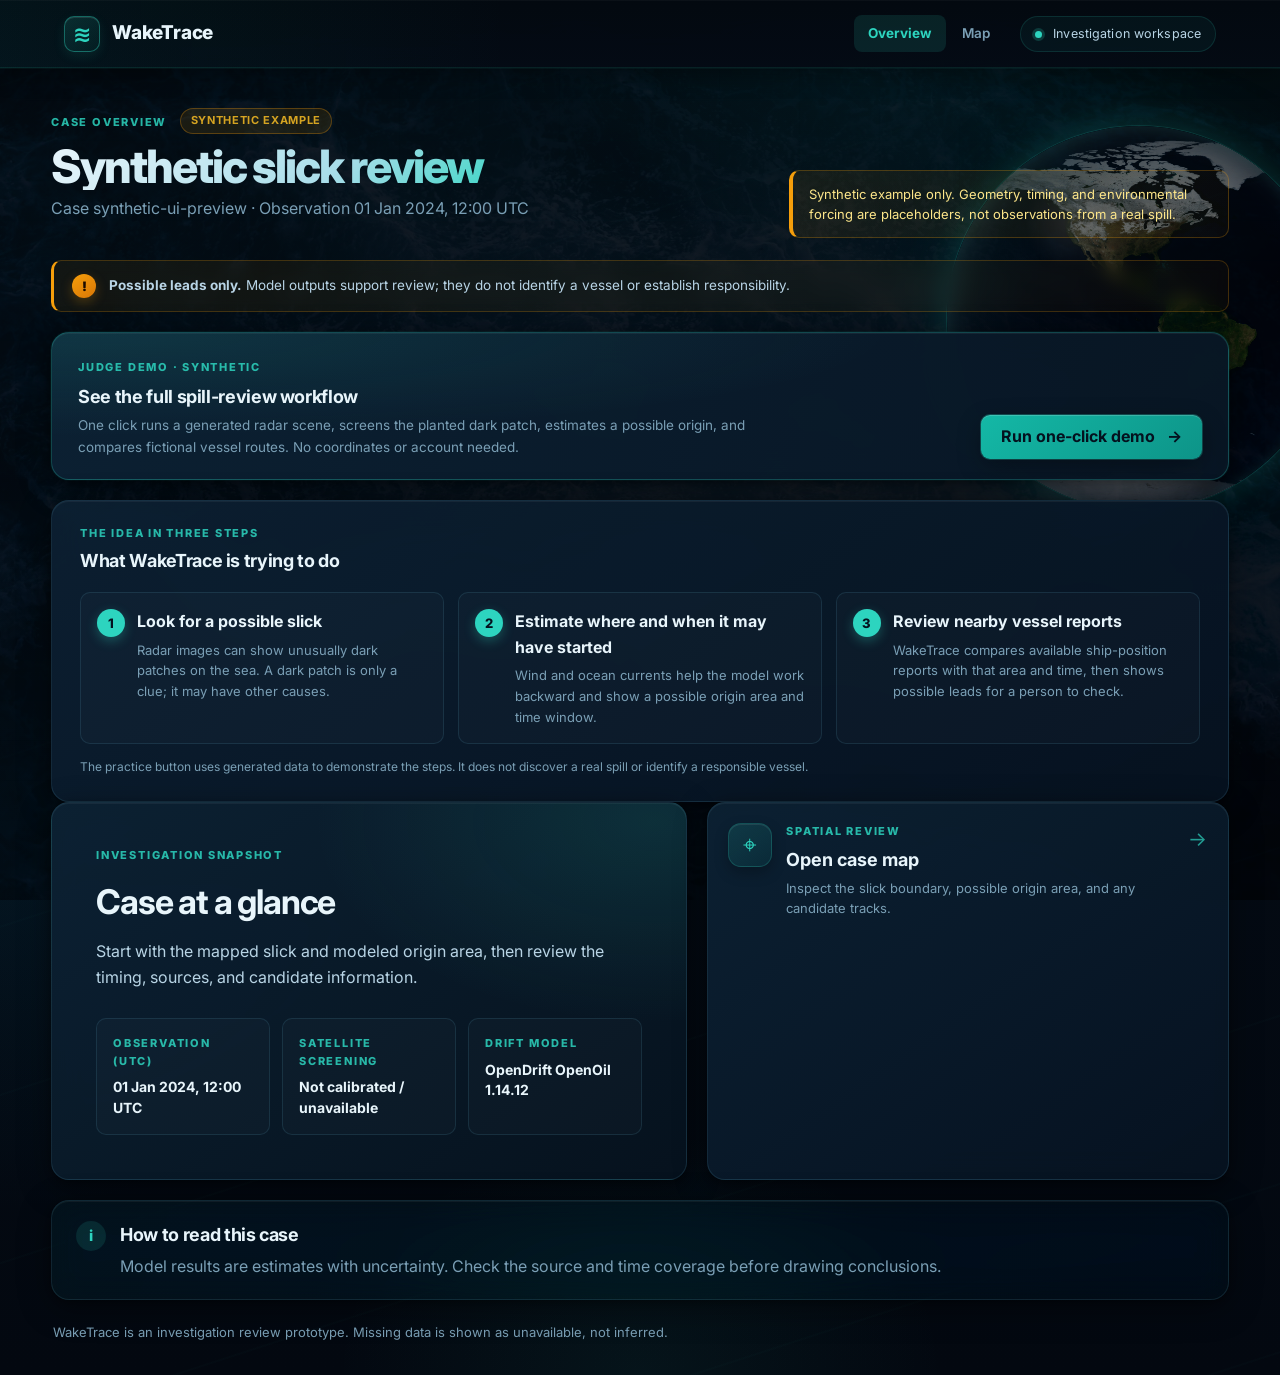
==== commit f8a27575: "removed the evidence page and refiened index boat ui" ====
--- a/WakeTrace/frontend/index.html
+++ b/WakeTrace/frontend/index.html
@@ -51,7 +51,7 @@
       <section class="overview-grid" aria-label="Case summary">
         <article class="panel overview-main-card">
           <div class="eyebrow">INVESTIGATION SNAPSHOT</div>
-          <h2>Review the evidence in context</h2>
+          <h2>Case at a glance</h2>
           <p class="muted">Start with the mapped slick and modeled origin area, then review the timing, sources, and candidate information.</p>
           <div class="overview-stats">
             <div><span class="metric-label">OBSERVATION (UTC)</span><strong id="overview-observed">—</strong></div>
@@ -65,11 +65,6 @@
             <span><span class="eyebrow">SPATIAL REVIEW</span><strong>Open case map</strong><span class="muted">Inspect the slick boundary, possible origin area, and any candidate tracks.</span></span>
             <span class="destination-arrow" aria-hidden="true">→</span>
           </a>
-          <a class="destination-card" data-case-link href="evidence.html">
-            <span class="destination-icon evidence-icon" aria-hidden="true">◷</span>
-            <span><span class="eyebrow">TIME &amp; SOURCES</span><strong>Review evidence</strong><span class="muted">See the release search window, data sources, uncertainty, and AIS screening.</span></span>
-            <span class="destination-arrow" aria-hidden="true">→</span>
-          </a>
         </div>
       </section>
 
@@ -79,7 +74,7 @@
       </section>
       <footer class="page-footer">WakeTrace is an investigation review prototype. Missing data is shown as unavailable, not inferred.</footer>
     </main>
-    <script src="case-data.js?v=2"></script>
+    <script src="case-data.js?v=3"></script>
     <script src="overview.js"></script>
   </body>
 </html>
